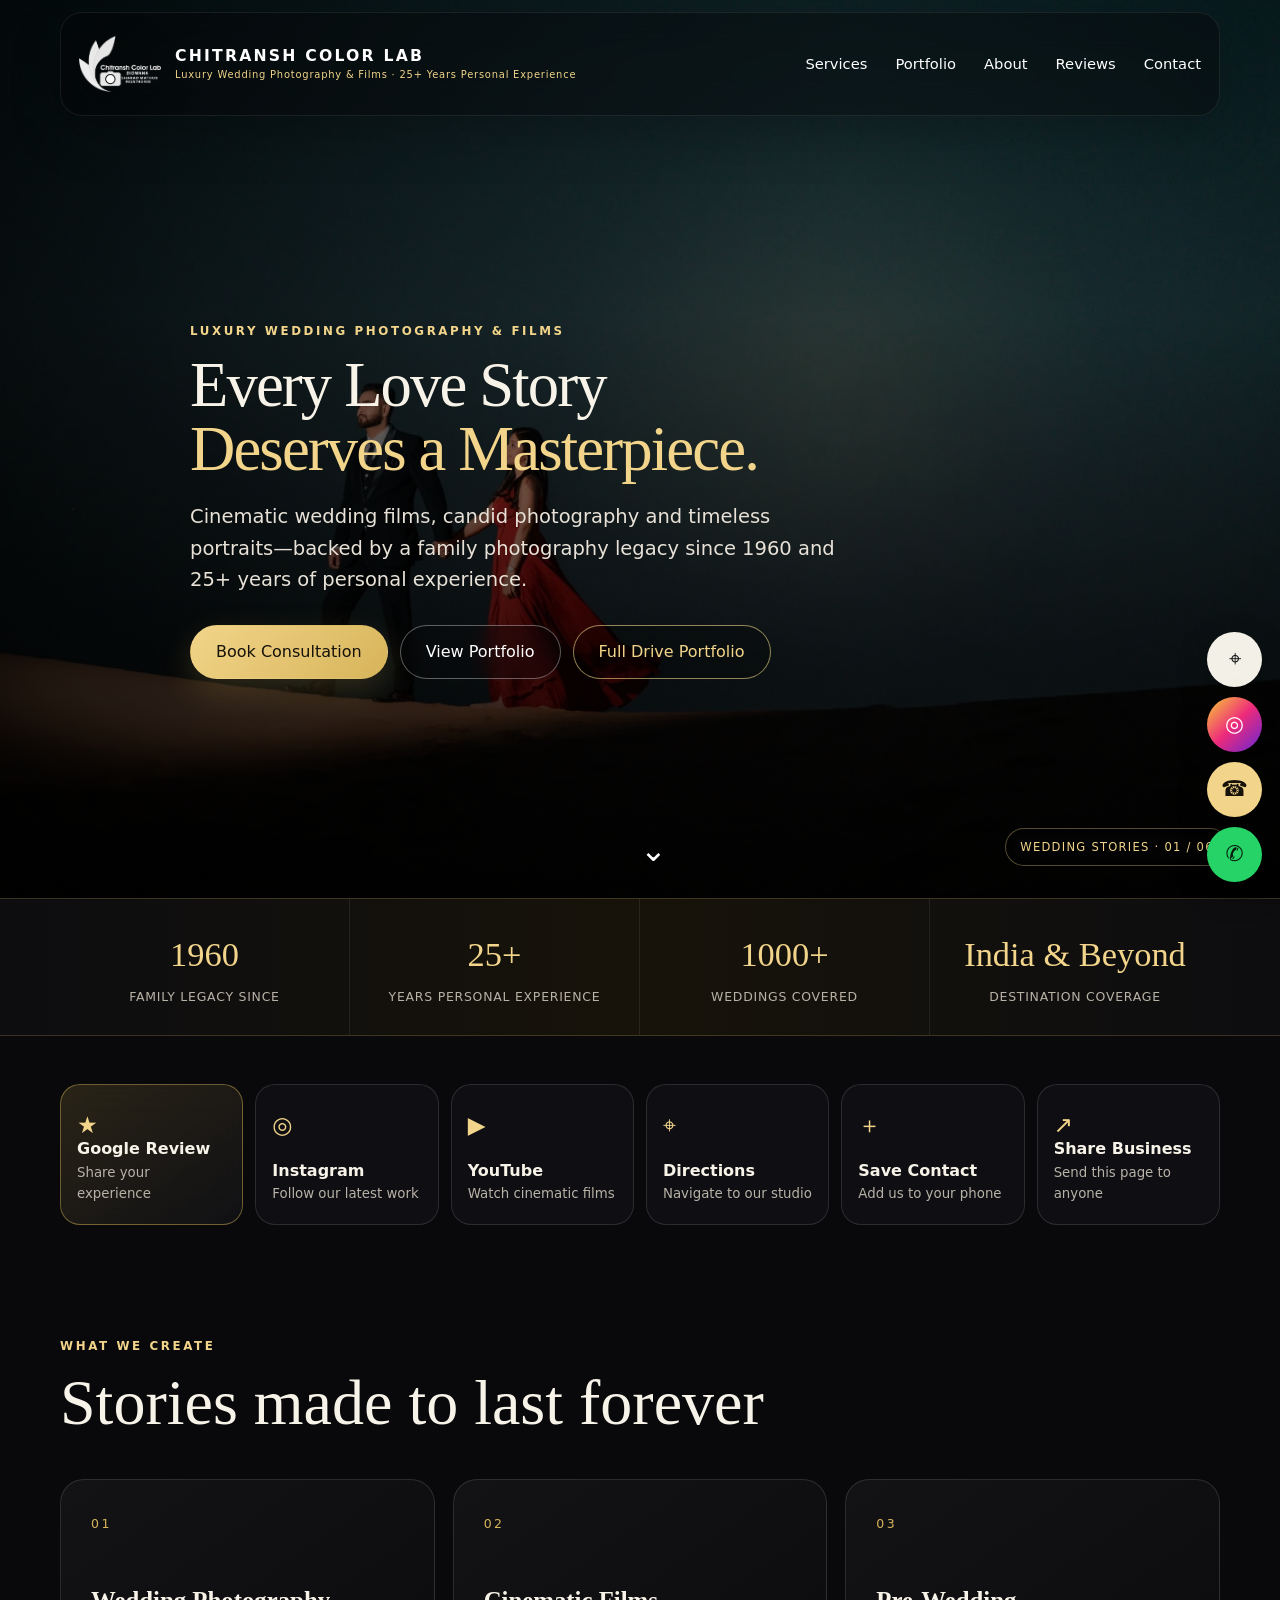
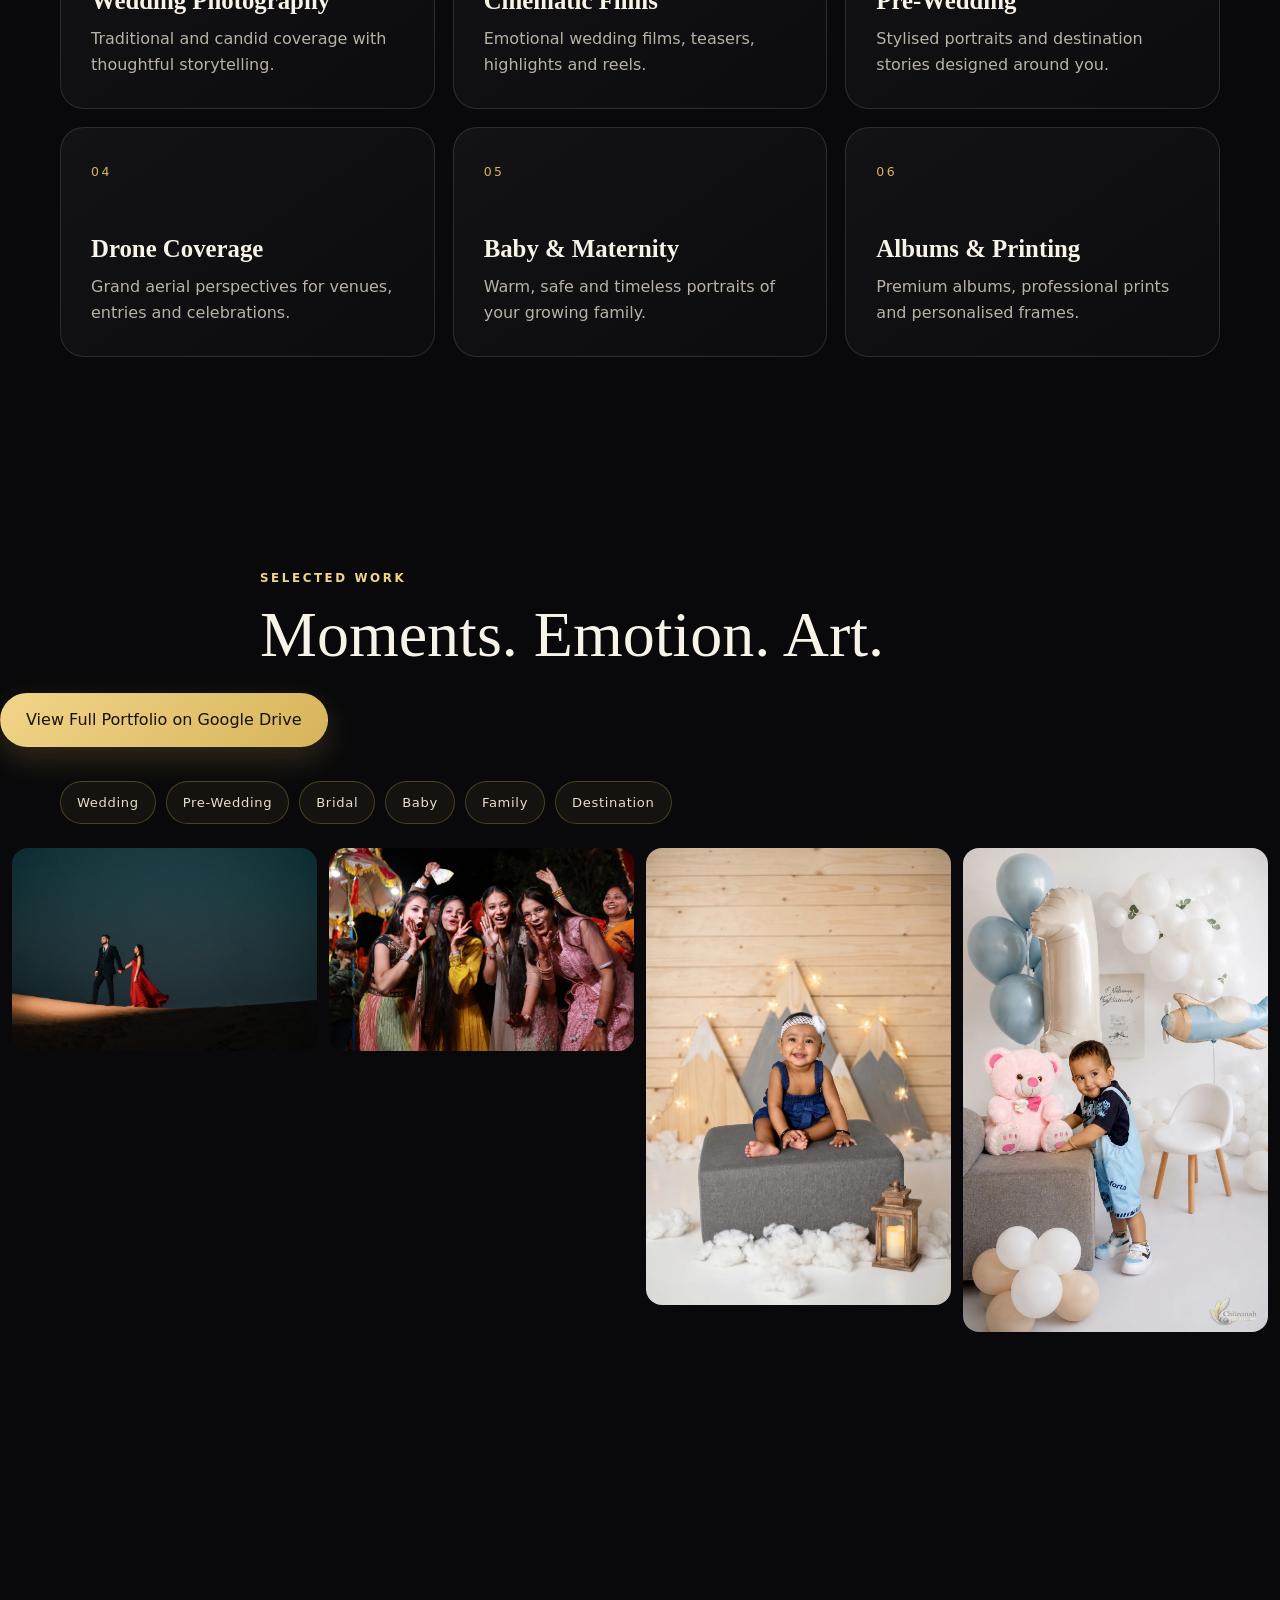
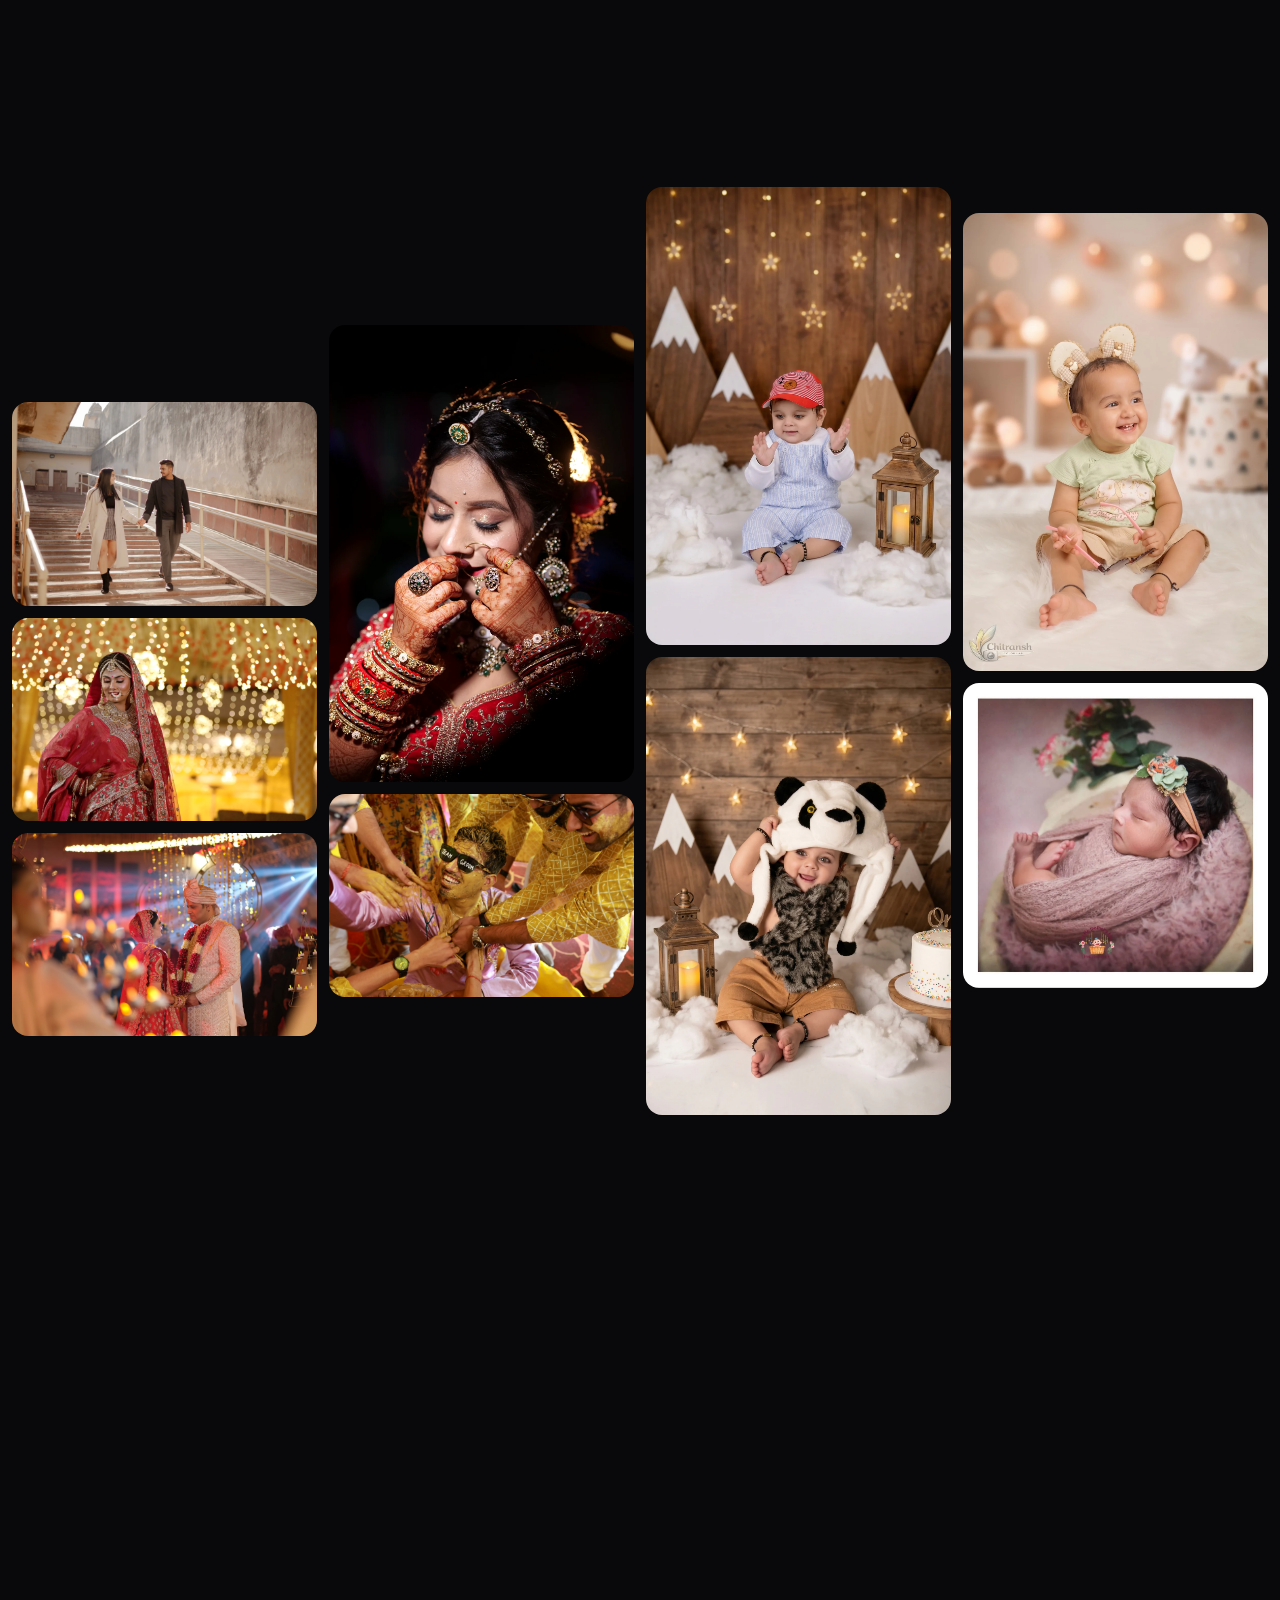
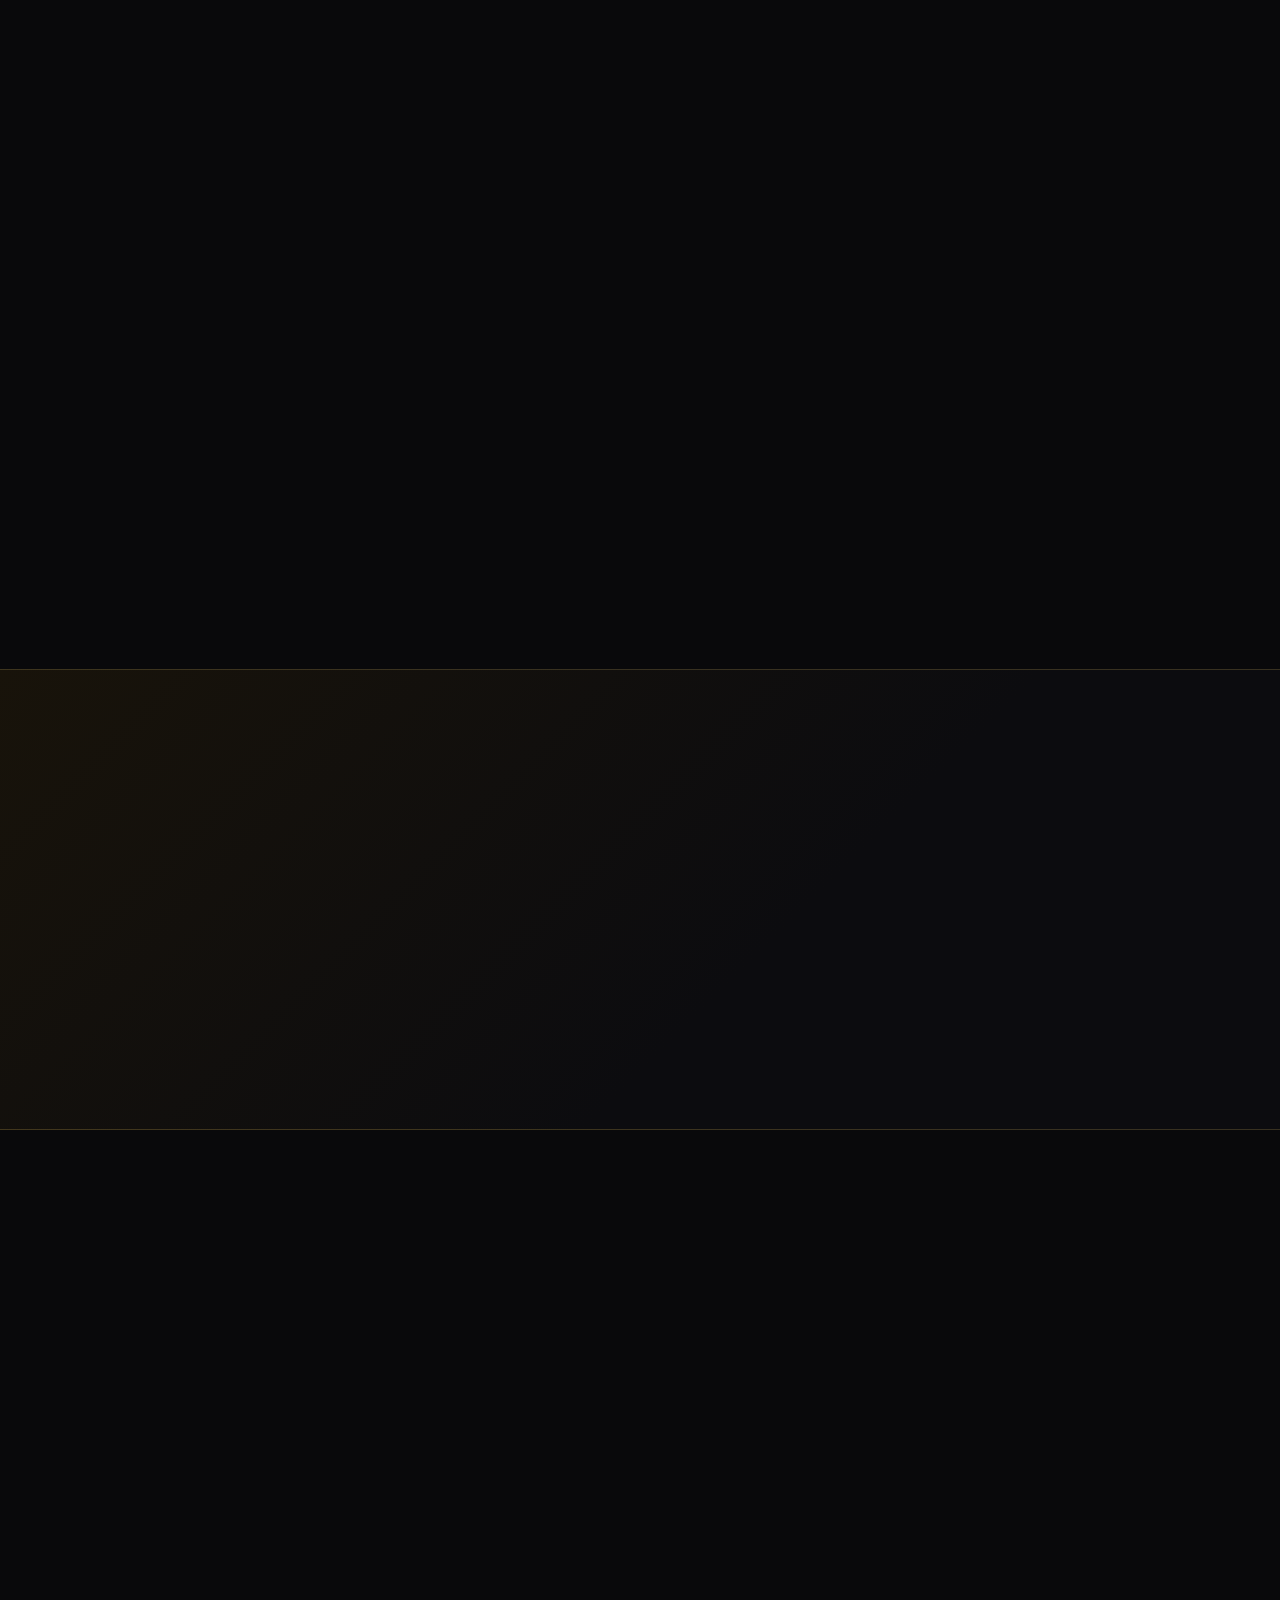
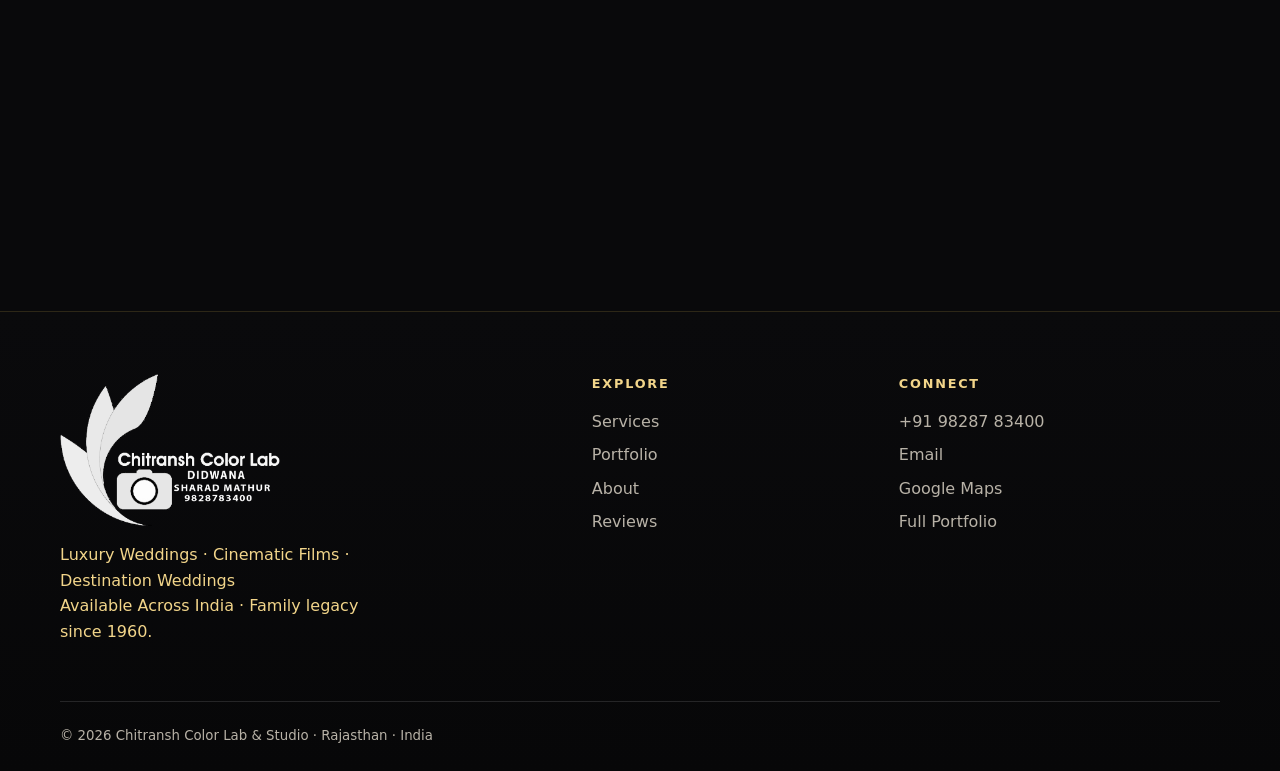
==== didwana-wedding-photographer.html @ f21e6bb7 "Add Didwana Wedding Photographer Landing Page" ====
<!doctype html>
<html lang="en-IN">
<head>
  <meta charset="utf-8">

  <!-- Google Analytics -->
  <script async src="https://www.googletagmanager.com/gtag/js?id=G-251PNEQGBX"></script>
  <script>
    window.dataLayer = window.dataLayer || [];

    function gtag() {
      dataLayer.push(arguments);
    }

    gtag('js', new Date());
    gtag('config', 'G-251PNEQGBX');
  </script>

  <link rel="canonical" href="https://chitranshcolorlab.com/">
<!-- Open Graph / WhatsApp Preview -->
<meta property="og:type" content="website">
<meta property="og:site_name" content="Chitransh Color Lab">
<meta property="og:title" content="Chitransh Color Lab | Wedding Photographer in Didwana">
<meta property="og:description" content="Professional wedding photography, candid photography, cinematic wedding films, pre-wedding shoots and drone coverage in Didwana, Rajasthan.">
<meta property="og:url" content="https://chitranshcolorlab.com/">
<meta property="og:image" content="https://chitranshcolorlab.com/assets/images/branding/hero.webp">
<meta property="og:image:secure_url" content="https://chitranshcolorlab.com/assets/images/branding/hero.webp">
<meta property="og:image:type" content="image/webp">
<meta property="og:image:alt" content="Chitransh Color Lab Wedding Photography in Didwana">
<meta property="og:locale" content="en_IN">

<!-- Twitter / Social Preview -->
<meta name="twitter:card" content="summary_large_image">
<meta name="twitter:title" content="Chitransh Color Lab | Wedding Photographer in Didwana">
<meta name="twitter:description" content="Professional wedding photography, candid photography, cinematic wedding films, pre-wedding shoots and drone coverage in Didwana, Rajasthan.">
<meta name="twitter:image" content="https://chitranshcolorlab.com/assets/images/branding/hero.webp">
  <!-- Meta Pixel Code -->
<script>
!function(f,b,e,v,n,t,s)
{if(f.fbq)return;n=f.fbq=function(){n.callMethod?
n.callMethod.apply(n,arguments):n.queue.push(arguments)};
if(!f._fbq)f._fbq=n;n.push=n;n.loaded=!0;n.version='2.0';
n.queue=[];t=b.createElement(e);t.async=!0;
t.src=v;s=b.getElementsByTagName(e)[0];
s.parentNode.insertBefore(t,s)}(window, document,'script',
'https://connect.facebook.net/en_US/fbevents.js');
fbq('init', '1079691817955157');
fbq('track', 'PageView');
</script>
<noscript><img height="1" width="1" style="display:none"
src="https://www.facebook.com/tr?id=1079691817955157&ev=PageView&noscript=1"
/></noscript>
<!-- End Meta Pixel Code -->

  <meta name="viewport" content="width=device-width, initial-scale=1, viewport-fit=cover">
  <meta name="theme-color" content="#0b0b0d">
  <meta name="color-scheme" content="dark">

  <title>Luxury Wedding Photographer in Rajasthan | Chitransh Color Lab</title>
  <meta name="description" content="Chitransh Color Lab & Studio is a luxury wedding photography and cinematography brand based in Rajasthan, serving weddings across India with candid photography, cinematic films, pre-wedding, bridal, drone and destination wedding coverage.">
  <meta name="robots" content="index, follow, max-image-preview:large, max-snippet:-1, max-video-preview:-1">
  <meta name="author" content="Chitransh Color Lab">
  <link rel="canonical" href="https://chitranshcolorlab.com/">

  <meta property="og:locale" content="en_IN">
  <meta property="og:type" content="website">
  <meta property="og:site_name" content="Chitransh Color Lab">
  <meta property="og:title" content="Luxury Wedding Photographer in Rajasthan | Chitransh Color Lab">
  <meta property="og:description" content="Luxury wedding photography, candid moments, cinematic films, bridal, pre-wedding, drone and destination wedding coverage across India.">
  <meta property="og:url" content="https://chitranshcolorlab.com/">
  <meta property="og:image" content="https://chitranshcolorlab.com/assets/images/branding/hero.webp">
  <meta property="og:image:alt" content="Luxury wedding photography by Chitransh Color Lab & Studio, Rajasthan">

  <meta name="twitter:card" content="summary_large_image">
  <meta name="twitter:title" content="Luxury Wedding Photographer in Rajasthan | Chitransh Color Lab">
  <meta name="twitter:description" content="Luxury candid wedding photography, cinematic films, bridal, pre-wedding, drone and destination wedding coverage across India.">
  <meta name="twitter:image" content="https://chitranshcolorlab.com/assets/images/branding/hero.webp">
  <meta name="twitter:image:alt" content="Luxury wedding photography by Chitransh Color Lab & Studio, Rajasthan">

  <link rel="manifest" href="manifest.json">
  <link rel="icon" href="assets/icons/icon-192.png" sizes="192x192" type="image/png">
  <link rel="apple-touch-icon" href="assets/icons/icon-192.png">
  <link rel="preload" href="assets/images/branding/hero.webp" as="image" fetchpriority="high">
  <link rel="stylesheet" href="assets/css/style.css?v=20260730-premium-final">

  <script type="application/ld+json">
  {
    "@context": "https://schema.org",
    "@graph": [
      {
        "@type": "LocalBusiness",
        "@id": "https://chitranshcolorlab.com/#business",
        "name": "Chitransh Color Lab & Studio",
        "url": "https://chitranshcolorlab.com/",
        "logo": "https://chitranshcolorlab.com/assets/images/branding/logo.png",
        "image": "https://chitranshcolorlab.com/assets/images/branding/hero.webp",
        "description": "Luxury wedding photography and cinematography brand based in Rajasthan and serving across India, with a studio in Didwana offering candid photography, cinematic films, bridal, pre-wedding, drone, maternity, baby and destination wedding coverage.",
        "telephone": "+91-98287-83400","priceRange": "₹₹",
        "email": "sharadmn29@gmail.com",
        "founder": {
          "@type": "Person",
          "name": "Sharad Mathur"
        },
        "address": {
          "@type": "PostalAddress",
          "streetAddress": "1st Floor Shop Number 1, Near SBI Bank, Mahaveer Market",
          "addressLocality": "Didwana",
          "addressRegion": "Rajasthan",
          "postalCode": "341303",
          "addressCountry": "IN"
        },
        "areaServed": [
          {"@type": "City", "name": "Didwana"},
          {"@type": "State", "name": "Rajasthan"},
          {"@type": "Country", "name": "India"}
        ],
        "sameAs": [
  "https://www.facebook.com/ccldidwana/",
  "https://www.instagram.com/chitransh_photography1/",
  "https://share.google/x112BPSp4A7NCsDZa"
],
        "hasOfferCatalog": {
          "@type": "OfferCatalog",
          "name": "Photography and Film Services",
          "itemListElement": [
            {"@type": "Offer", "itemOffered": {"@type": "Service", "name": "Wedding Photography"}},
            {"@type": "Offer", "itemOffered": {"@type": "Service", "name": "Cinematic Wedding Films"}},
            {"@type": "Offer", "itemOffered": {"@type": "Service", "name": "Pre-Wedding Photography"}},
            {"@type": "Offer", "itemOffered": {"@type": "Service", "name": "Bridal Photography"}},
            {"@type": "Offer", "itemOffered": {"@type": "Service", "name": "Drone Coverage"}},
            {"@type": "Offer", "itemOffered": {"@type": "Service", "name": "Baby and Maternity Photography"}},
            {"@type": "Offer", "itemOffered": {"@type": "Service", "name": "Albums and Professional Printing"}}
          ]
        }
      },
      {
        "@type": "WebSite",
        "@id": "https://chitranshcolorlab.com/#website",
        "url": "https://chitranshcolorlab.com/",
        "name": "Chitransh Color Lab & Studio",
        "inLanguage": "en-IN",
        "publisher": {"@id": "https://chitranshcolorlab.com/#business"}
      },
      {
        "@type": "WebPage",
        "@id": "https://chitranshcolorlab.com/#webpage",
        "url": "https://chitranshcolorlab.com/",
        "name": "Luxury Wedding Photographer in Rajasthan | Chitransh Color Lab",
        "description": "Luxury wedding photography, cinematic films and destination wedding coverage from Rajasthan across India.",
        "isPartOf": {"@id": "https://chitranshcolorlab.com/#website"},
        "about": {"@id": "https://chitranshcolorlab.com/#business"},
        "inLanguage": "en-IN"
      }
    ]
  }
  </script>
</head>
<body>
  <div class="loader" id="loader" aria-hidden="true">
    <img src="assets/images/branding/logo.png" alt="Chitransh Color Lab" fetchpriority="high">
    <span></span>
  </div>

  <header class="hero" id="home">
    <video class="hero-video" id="heroVideo" autoplay muted playsinline poster="assets/images/branding/hero.webp" preload="metadata">
      <source id="heroVideoSource" src="assets/videos/wedding/wedding-01.mp4" type="video/mp4">
    </video>
    <div class="hero-reel-label" id="heroReelLabel">Wedding Stories · 01 / 06</div>
    <div class="hero-overlay"></div>
    <nav class="nav shell">
      <a class="brand" href="#home" aria-label="Chitransh Color Lab home">
        <img src="assets/images/branding/logo.png" alt="Chitransh Color Lab logo">
        <span class="brand-copy">
          <strong>CHITRANSH COLOR LAB</strong>
          <small>Luxury Wedding Photography & Films · 25+ Years Personal Experience</small>
        </span>
      </a>
      <button class="menu-toggle" id="menuToggle" aria-label="Open menu" aria-expanded="false">☰</button>
      <div class="nav-links" id="navLinks">
        <a href="#services">Services</a>
        <a href="#portfolio">Portfolio</a>
        <a href="#about">About</a>
        <a href="#reviews">Reviews</a>
        <a href="#contact">Contact</a>
      </div>
    </nav>

    <div class="hero-content shell">
      <p class="eyebrow">Luxury Wedding Photography & Films</p>
      <h1>Every Love Story<br><span>Deserves a Masterpiece.</span></h1>
      <p class="hero-copy">Cinematic wedding films, candid photography and timeless portraits—backed by a family photography legacy since 1960 and 25+ years of personal experience.</p>
      <div class="hero-actions">
        <button class="btn btn-gold" type="button" data-enquiry-open>Book Consultation</button>
        <a class="btn btn-ghost" href="#portfolio">View Portfolio</a>
        <a class="btn btn-outline-gold" href="https://drive.google.com/drive/folders/1NJlgUZZxlX_rQMlW0SKt1q_JaykW8_qI?usp=sharing" target="_blank" rel="noopener">Full Drive Portfolio</a>
      </div>
    </div>
    <a class="scroll-cue" href="#quick" aria-label="Scroll to quick actions">⌄</a>
  </header>

  <section class="trust-bar" aria-label="Chitransh Color Lab achievements">
    <div class="shell trust-grid">
      <div class="trust-item reveal"><strong>1960</strong><span>Family Legacy Since</span></div>
      <div class="trust-item reveal"><strong>25+</strong><span>Years Personal Experience</span></div>
      <div class="trust-item reveal"><strong>1000+</strong><span>Weddings Covered</span></div>
      <div class="trust-item reveal"><strong>India & Beyond</strong><span>Destination Coverage</span></div>
    </div>
  </section>

  <main>
    <section class="quick shell" id="quick" aria-label="Quick actions">
      <a class="quick-card review" href="https://g.page/r/Ce-Os3DmtVU7EBM/review" target="_blank" rel="noopener">
        <span>★</span><strong>Google Review</strong><small>Share your experience</small>
      </a>
      <a class="quick-card" href="https://www.instagram.com/chitransh_photography1?igsh=MW8yYTFiMHk2MnBtdg==" target="_blank" rel="noopener">
        <span>◎</span><strong>Instagram</strong><small>Follow our latest work</small>
      </a>
      <a class="quick-card" href="https://www.youtube.com/@MrSharadmathur" target="_blank" rel="noopener">
        <span>▶</span><strong>YouTube</strong><small>Watch cinematic films</small>
      </a>
      <a class="quick-card" href="https://maps.app.goo.gl/LsheYX7BAQJezTyw6" target="_blank" rel="noopener">
        <span>⌖</span><strong>Directions</strong><small>Navigate to our studio</small>
      </a>
      <a class="quick-card" href="contact.vcf" download>
        <span>＋</span><strong>Save Contact</strong><small>Add us to your phone</small>
      </a>
      <button class="quick-card" id="shareButton" type="button">
        <span>↗</span><strong>Share Business</strong><small>Send this page to anyone</small>
      </button>
    </section>

    <section class="section shell" id="services">
      <div class="section-head reveal">
        <p class="eyebrow">What we create</p>
        <h2>Stories made to last forever</h2>
      </div>
      <div class="services-grid">
        <article class="service-card reveal"><span>01</span><h3>Wedding Photography</h3><p>Traditional and candid coverage with thoughtful storytelling.</p></article>
        <article class="service-card reveal"><span>02</span><h3>Cinematic Films</h3><p>Emotional wedding films, teasers, highlights and reels.</p></article>
        <article class="service-card reveal"><span>03</span><h3>Pre-Wedding</h3><p>Stylised portraits and destination stories designed around you.</p></article>
        <article class="service-card reveal"><span>04</span><h3>Drone Coverage</h3><p>Grand aerial perspectives for venues, entries and celebrations.</p></article>
        <article class="service-card reveal"><span>05</span><h3>Baby & Maternity</h3><p>Warm, safe and timeless portraits of your growing family.</p></article>
        <article class="service-card reveal"><span>06</span><h3>Albums & Printing</h3><p>Premium albums, professional prints and personalised frames.</p></article>
      </div>
    </section>

    <section class="section portfolio-section" id="portfolio">
      <div class="shell section-head reveal">
        <p class="eyebrow">Selected work</p>
        <h2>Moments. Emotion. Art.</h2>
      </div>

      <div class="portfolio-cta reveal">
        <a class="btn btn-gold" href="https://drive.google.com/drive/folders/1NJlgUZZxlX_rQMlW0SKt1q_JaykW8_qI?usp=sharing" target="_blank" rel="noopener">View Full Portfolio on Google Drive</a>
      </div>
      
      <div class="portfolio-categories shell reveal" aria-label="Portfolio categories">
        <span>Wedding</span>
        <span>Pre-Wedding</span>
        <span>Bridal</span>
        <span>Baby</span>
        <span>Family</span>
        <span>Destination</span>
      </div>

      <div class="gallery">
        <button class="gallery-item reveal" type="button" data-src="assets/images/portfolio/photo-01.webp" aria-label="Open portfolio image"><img src="assets/images/portfolio/photo-01.webp" alt="Chitransh Color Lab photography portfolio" loading="lazy"></button>
        <button class="gallery-item reveal" type="button" data-src="assets/images/portfolio/photo-02.webp" aria-label="Open portfolio image"><img src="assets/images/portfolio/photo-02.webp" alt="Chitransh Color Lab photography portfolio" loading="lazy"></button>
        <button class="gallery-item reveal" type="button" data-src="assets/images/portfolio/photo-03.webp" aria-label="Open portfolio image"><img src="assets/images/portfolio/photo-03.webp" alt="Chitransh Color Lab photography portfolio" loading="lazy"></button>
        <button class="gallery-item reveal" type="button" data-src="assets/images/portfolio/photo-04.webp" aria-label="Open portfolio image"><img src="assets/images/portfolio/photo-04.webp" alt="Chitransh Color Lab photography portfolio" loading="lazy"></button>
        <button class="gallery-item reveal bridal-feature" type="button" data-src="assets/images/portfolio/bridal-photography-rajasthan-01.webp" aria-label="Open bridal photography portrait"><img src="assets/images/portfolio/bridal-photography-rajasthan-01.webp" alt="Bridal portrait photography by Chitransh Color Lab & Studio Rajasthan" loading="lazy"></button>
        <button class="gallery-item reveal" type="button" data-src="assets/images/portfolio/photo-05.webp" aria-label="Open portfolio image"><img src="assets/images/portfolio/photo-05.webp" alt="Chitransh Color Lab photography portfolio" loading="lazy"></button>
        <button class="gallery-item reveal" type="button" data-src="assets/images/portfolio/photo-06.webp" aria-label="Open portfolio image"><img src="assets/images/portfolio/photo-06.webp" alt="Chitransh Color Lab photography portfolio" loading="lazy"></button>
        <button class="gallery-item reveal" type="button" data-src="assets/images/portfolio/photo-07.webp" aria-label="Open portfolio image"><img src="assets/images/portfolio/photo-07.webp" alt="Chitransh Color Lab photography portfolio" loading="lazy"></button>
        <button class="gallery-item reveal" type="button" data-src="assets/images/portfolio/photo-08.webp" aria-label="Open portfolio image"><img src="assets/images/portfolio/photo-08.webp" alt="Chitransh Color Lab photography portfolio" loading="lazy"></button>
        <button class="gallery-item reveal" type="button" data-src="assets/images/portfolio/photo-09.webp" aria-label="Open portfolio image"><img src="assets/images/portfolio/photo-09.webp" alt="Chitransh Color Lab photography portfolio" loading="lazy"></button>
        <button class="gallery-item reveal" type="button" data-src="assets/images/portfolio/photo-10.webp" aria-label="Open portfolio image"><img src="assets/images/portfolio/photo-10.webp" alt="Chitransh Color Lab photography portfolio" loading="lazy"></button>
        <button class="gallery-item reveal bridal-feature" type="button" data-src="assets/images/portfolio/bridal-photography-rajasthan-02.webp" aria-label="Open bridal jewellery portrait"><img src="assets/images/portfolio/bridal-photography-rajasthan-02.webp" alt="Indian bridal jewellery portrait by Chitransh Color Lab & Studio Rajasthan" loading="lazy"></button>
        <button class="gallery-item reveal" type="button" data-src="assets/images/portfolio/photo-11.webp" aria-label="Open portfolio image"><img src="assets/images/portfolio/photo-11.webp" alt="Chitransh Color Lab photography portfolio" loading="lazy"></button>
        <button class="gallery-item reveal" type="button" data-src="assets/images/portfolio/photo-12.webp" aria-label="Open portfolio image"><img src="assets/images/portfolio/photo-12.webp" alt="Chitransh Color Lab photography portfolio" loading="lazy"></button>
        <button class="gallery-item reveal" type="button" data-src="assets/images/portfolio/photo-13.webp" aria-label="Open portfolio image"><img src="assets/images/portfolio/photo-13.webp" alt="Chitransh Color Lab photography portfolio" loading="lazy"></button>
        <button class="gallery-item reveal" type="button" data-src="assets/images/portfolio/photo-14.webp" aria-label="Open portfolio image"><img src="assets/images/portfolio/photo-14.webp" alt="Chitransh Color Lab photography portfolio" loading="lazy"></button>
        <button class="gallery-item reveal" type="button" data-src="assets/images/portfolio/photo-15.webp" aria-label="Open portfolio image"><img src="assets/images/portfolio/photo-15.webp" alt="Chitransh Color Lab photography portfolio" loading="lazy"></button>
        <button class="gallery-item reveal" type="button" data-src="assets/images/portfolio/photo-16.webp" aria-label="Open portfolio image"><img src="assets/images/portfolio/photo-16.webp" alt="Chitransh Color Lab photography portfolio" loading="lazy"></button>
        <button class="gallery-item reveal bridal-feature" type="button" data-src="assets/images/portfolio/bridal-photography-rajasthan-03.webp" aria-label="Open luxury bridal portrait"><img src="assets/images/portfolio/bridal-photography-rajasthan-03.webp" alt="Luxury bridal wedding portrait by Chitransh Color Lab & Studio Rajasthan" loading="lazy"></button>
        <button class="gallery-item reveal" type="button" data-src="assets/images/portfolio/photo-17.webp" aria-label="Open portfolio image"><img src="assets/images/portfolio/photo-17.webp" alt="Chitransh Color Lab photography portfolio" loading="lazy"></button>
        <button class="gallery-item reveal" type="button" data-src="assets/images/portfolio/photo-18.webp" aria-label="Open portfolio image"><img src="assets/images/portfolio/photo-18.webp" alt="Chitransh Color Lab photography portfolio" loading="lazy"></button>
      </div>
    </section>

    <section class="section shell about founder-section" id="about">
      <div class="about-image founder-image reveal">
        <img src="assets/images/founder/sharad-mathur.png" alt="Sharad Mathur, Founder of Chitransh Color Lab">
        <div class="founder-signature"><strong>Sharad Mathur</strong><span>Founder & Lead Wedding Photographer</span></div>
      </div>
      <div class="about-copy reveal">
        <p class="eyebrow">Meet the Founder · A legacy since 1960</p>
        <h2>Three generations of photography. One timeless promise.</h2>
        <p>Chitransh Color Lab began as a family photography business in 1960. Today, <strong>Sharad Mathur</strong> carries that legacy forward with more than <strong>25 years of personal experience</strong> and <strong>1000+ weddings</strong> beautifully documented.</p>
        <blockquote class="founder-quote">“We do not simply photograph a wedding—we preserve the emotions a family will relive for generations.”</blockquote>
        <div class="legacy-stats">
          <div><strong>1960</strong><span>Family Legacy</span></div>
          <div><strong>25+</strong><span>Years Experience</span></div>
          <div><strong>1000+</strong><span>Weddings</span></div>
          <div><strong>India & Beyond</strong><span>Destination Coverage</span></div>
        </div>
        <div class="about-points">
          <span>Professional wedding team</span>
          <span>Candid & cinematic storytelling</span>
          <span>Drone and destination coverage</span>
          <span>Premium albums and printing</span>
        </div>
        <div class="about-actions">
          <a class="btn btn-gold" href="https://wa.me/919828783400?text=Hello%20Chitransh%20Color%20Lab%2C%20I%20want%20to%20know%20about%20your%20wedding%20packages." target="_blank" rel="noopener">Discuss Your Wedding</a>
          <a class="text-link" href="mailto:sharadmn29@gmail.com">sharadmn29@gmail.com →</a>
        </div>
      </div>
    </section>

    <section class="review-band" id="reviews">
      <div class="shell review-inner reveal">
        <div>
          <p class="stars">★★★★★</p>
          <h2>Your trust is our greatest frame.</h2>
          <p>Had a great experience with Chitransh Color Lab? Your review helps more families discover our work.</p>
        </div>
        <a class="btn btn-gold" href="https://g.page/r/Ce-Os3DmtVU7EBM/review" target="_blank" rel="noopener">Write a Google Review</a>
      </div>
    </section>

    <section class="section shell contact" id="contact">
      <div class="contact-card reveal">
        <p class="eyebrow">Let’s create together</p>
        <h2>Book your next story</h2>
        <p class="premium-location"><strong>Based in Rajasthan</strong> <span>•</span> Available Across India</p>\n        <p class="local-address">Studio: Mahaveer Market, Near SBI Bank, Didwana – 341303, Rajasthan</p>
        <div class="contact-links">
          <a href="tel:+919828783400">Call: +91 98287 83400</a>
          <a href="https://wa.me/919828783400?text=Hello%20Chitransh%20Color%20Lab%2C%20I%20want%20to%20know%20about%20your%20photography%20packages." target="_blank" rel="noopener">WhatsApp Booking</a>
          <a href="mailto:sharadmn29@gmail.com">Email Us</a>
          <a href="https://maps.app.goo.gl/LsheYX7BAQJezTyw6" target="_blank" rel="noopener">Open Google Maps</a>
        </div>
        <button class="btn btn-gold availability-btn" type="button" data-enquiry-open>Check Availability</button>
        <button class="btn btn-ghost install-btn" id="installButton" hidden>Install Chitransh App</button>
      </div>
    </section>
  </main>

  <footer>
    <div class="shell footer-grid">
      <div class="footer-brand">
        <img src="assets/images/branding/logo.png" alt="Chitransh Color Lab">
        <p>Luxury Weddings · Cinematic Films · Destination Weddings<br>Available Across India · Family legacy since 1960.</p>
      </div>
      <div>
        <h4>Explore</h4>
        <a href="#services">Services</a>
        <a href="#portfolio">Portfolio</a>
        <a href="#about">About</a>
        <a href="#reviews">Reviews</a>
      </div>
      <div>
        <h4>Connect</h4>
        <a href="tel:+919828783400">+91 98287 83400</a>
        <a href="mailto:sharadmn29@gmail.com">Email</a>
        <a href="https://maps.app.goo.gl/LsheYX7BAQJezTyw6" target="_blank" rel="noopener">Google Maps</a>
        <a href="https://drive.google.com/drive/folders/1NJlgUZZxlX_rQMlW0SKt1q_JaykW8_qI?usp=sharing" target="_blank" rel="noopener">Full Portfolio</a>
      </div>
    </div>
    <div class="shell footer-bottom">
      <small>© <span id="year"></span> Chitransh Color Lab & Studio · Rajasthan · India</small>
    </div>
  </footer>

  <div class="floating">
    <a class="float-map" href="https://maps.app.goo.gl/LsheYX7BAQJezTyw6" target="_blank" rel="noopener" aria-label="Open Chitransh Color Lab location">⌖</a>
    <a class="float-insta" href="https://www.instagram.com/chitransh_photography1?igsh=MW8yYTFiMHk2MnBtdg==" target="_blank" rel="noopener" aria-label="Open Instagram">◎</a>
    <a class="float-call" href="tel:+919828783400" aria-label="Call Chitransh Color Lab">☎</a>
    <a class="float-wa" href="https://wa.me/919828783400?text=Hello%20Chitransh%20Color%20Lab%2C%20I%20want%20to%20book%20a%20photoshoot." target="_blank" rel="noopener" aria-label="WhatsApp Chitransh Color Lab">✆</a>
  </div>

  <div class="lightbox" id="lightbox" role="dialog" aria-modal="true" aria-label="Portfolio image viewer">
    <button id="lightboxClose" aria-label="Close image">×</button>
    <img id="lightboxImage" alt="Chitransh Color Lab portfolio enlarged">
  </div>

  <div class="toast" id="toast">Link copied</div>
  <script defer src="assets/js/script.js?v=20260725-ga4"></script>

  <div class="enquiry-overlay" id="enquiryOverlay" role="dialog" aria-modal="true" aria-labelledby="enquiryHeading" aria-hidden="true">
    <div class="enquiry-panel" role="document">
      <button class="enquiry-close" id="enquiryClose" type="button" aria-label="Close booking enquiry">&times;</button>
      <div class="enquiry-header">
        <p class="eyebrow">Plan your celebration</p>
        <h2 id="enquiryHeading">Check your date</h2>
        <p>Share a few details and we’ll continue your enquiry personally on WhatsApp.</p>
      </div>
      <form class="enquiry-form" id="enquiryForm">
        <div class="enquiry-grid">
          <label class="enquiry-field">Full Name <span aria-hidden="true">*</span>
            <input type="text" name="fullName" autocomplete="name" required>
          </label>
          <label class="enquiry-field">Mobile Number <span aria-hidden="true">*</span>
            <input type="tel" name="mobile" autocomplete="tel" inputmode="tel" required>
          </label>
          <label class="enquiry-field">Event Date
            <input type="date" name="eventDate">
          </label>
          <label class="enquiry-field">Event Type
            <select name="eventType">
              <option value="">Select event type</option>
              <option>Wedding</option><option>Pre-Wedding</option><option>Engagement</option>
              <option>Maternity</option><option>Baby Shoot</option><option>Corporate</option><option>Other</option>
            </select>
          </label>
          <label class="enquiry-field enquiry-wide">Venue / City
            <input type="text" name="venue" autocomplete="address-level2">
          </label>
        </div>

        <fieldset class="enquiry-services">
          <legend>Required Services</legend>
          <div class="enquiry-options">
            <label><input type="checkbox" name="services" value="Traditional Photography"><span>Traditional Photography</span></label>
            <label><input type="checkbox" name="services" value="Candid Photography"><span>Candid Photography</span></label>
            <label><input type="checkbox" name="services" value="Videography"><span>Videography</span></label>
            <label><input type="checkbox" name="services" value="Cinematic Film"><span>Cinematic Film</span></label>
            <label><input type="checkbox" name="services" value="Drone Coverage"><span>Drone Coverage</span></label>
            <label><input type="checkbox" name="services" value="Same-Day Edit"><span>Same-Day Edit</span></label>
            <label><input type="checkbox" name="services" value="Premium Album"><span>Premium Album</span></label>
          </div>
        </fieldset>

        <label class="enquiry-field">Estimated Budget
          <select name="budget">
            <option value="">Select estimated budget</option>
            <option>Under ₹50,000</option><option>₹50,000–₹1,00,000</option>
            <option>₹1,00,000–₹2,00,000</option><option>Above ₹2,00,000</option><option>Need Consultation</option>
          </select>
        </label>
        <label class="enquiry-field">Additional Message
          <textarea name="message" rows="4"></textarea>
        </label>
        <button class="btn btn-gold enquiry-submit" type="submit">Send Enquiry on WhatsApp</button>
      </form>
    </div>
  </div>

  <!-- Chitransh Meta Lead Tracking -->
  <script>
  document.addEventListener('DOMContentLoaded', function () {
    function trackMetaLead(source) {
      if (typeof fbq === 'function') {
        fbq('track', 'Lead', {
          content_name: source,
          content_category: 'WhatsApp Enquiry'
        });
      }
    }

    document.querySelectorAll('a[href*="wa.me/"], a[href*="whatsapp.com/"]').forEach(function (link) {
      link.addEventListener('click', function () {
        trackMetaLead('WhatsApp Click');
      });
    });

    var enquiryForm = document.getElementById('enquiryForm');
    if (enquiryForm) {
      enquiryForm.addEventListener('submit', function () {
        trackMetaLead('Website Enquiry Form');
      });
    }
  });
  </script>
<!-- FAQ Schema -->
<script type="application/ld+json">
{
  "@context": "https://schema.org",
  "@type": "FAQPage",
  "@id": "https://chitranshcolorlab.com/#faq",
  "mainEntity": [
    {
      "@type": "Question",
      "name": "Where is Chitransh Color Lab located?",
      "acceptedAnswer": {
        "@type": "Answer",
        "text": "Chitransh Color Lab is located at 1st Floor, Shop Number 1, Near SBI Bank, Mahaveer Market, Didwana, Rajasthan 341303."
      }
    },
    {
      "@type": "Question",
      "name": "Which wedding photography services are available?",
      "acceptedAnswer": {
        "@type": "Answer",
        "text": "Services include traditional wedding photography, candid photography, wedding videography, cinematic wedding films, drone coverage, pre-wedding shoots, bridal photography, reels and wedding albums."
      }
    },
    {
      "@type": "Question",
      "name": "Do you provide candid photography and cinematic wedding films?",
      "acceptedAnswer": {
        "@type": "Answer",
        "text": "Yes. Chitransh Color Lab provides candid photography and professional cinematic wedding films for weddings and related events."
      }
    },
    {
      "@type": "Question",
      "name": "Do you provide drone photography and videography?",
      "acceptedAnswer": {
        "@type": "Answer",
        "text": "Yes. Drone photography and videography are available, subject to venue permissions, local rules and suitable weather conditions."
      }
    },
    {
      "@type": "Question",
      "name": "Do you provide pre-wedding photography?",
      "acceptedAnswer": {
        "@type": "Answer",
        "text": "Yes. Pre-wedding photography and cinematic pre-wedding films are available at selected locations in Rajasthan and other destinations."
      }
    },
    {
      "@type": "Question",
      "name": "Do you cover destination weddings?",
      "acceptedAnswer": {
        "@type": "Answer",
        "text": "Yes. Chitransh Color Lab covers destination weddings in Rajasthan, across India and selected international destinations."
      }
    },
    {
      "@type": "Question",
      "name": "How can I book Chitransh Color Lab?",
      "acceptedAnswer": {
        "@type": "Answer",
        "text": "You can book by calling or sending a WhatsApp enquiry on +91 98287 83400. The booking is confirmed after package discussion, event-date availability and advance payment."
      }
    },
    {
      "@type": "Question",
      "name": "Do you provide baby and maternity photography?",
      "acceptedAnswer": {
        "@type": "Answer",
        "text": "Yes. Baby, maternity and family photography services are also available."
      }
    }
  ]
}
</script>

</body>
</html>
---- assets/css/style.css ----
:root{
  --bg:#09090b;--panel:#111115;--soft:#19191f;--text:#f7f3e8;--muted:#b8b2a7;
  --gold:#d7b45a;--gold2:#f2d58a;--line:rgba(255,255,255,.12);--radius:24px;
}
*{box-sizing:border-box}html{scroll-behavior:smooth}body{margin:0;background:var(--bg);color:var(--text);font-family:Inter,ui-sans-serif,system-ui,-apple-system,BlinkMacSystemFont,"Segoe UI",sans-serif;line-height:1.6;overflow-x:hidden}
body::before{content:"";position:fixed;inset:0;pointer-events:none;background:radial-gradient(circle at 20% 10%,rgba(215,180,90,.08),transparent 28%),radial-gradient(circle at 80% 80%,rgba(215,180,90,.06),transparent 25%);z-index:-1}
img,video{max-width:100%;display:block}.shell{width:min(1160px,calc(100% - 32px));margin:auto}.section{padding:100px 0}.eyebrow{text-transform:uppercase;letter-spacing:.22em;font-size:.74rem;color:var(--gold2);font-weight:700}.section-head{max-width:760px;margin-bottom:42px}.section-head h2,.about h2,.review-inner h2,.contact h2{font-family:Georgia,"Times New Roman",serif;font-size:clamp(2rem,5vw,4rem);line-height:1.08;margin:.35rem 0 0;font-weight:500}
.loader{position:fixed;inset:0;background:#08080a;display:grid;place-content:center;z-index:9999;transition:.7s ease}.loader.hidden{opacity:0;visibility:hidden}.loader img{width:min(300px,70vw);margin:auto}.loader span{width:160px;height:1px;background:linear-gradient(90deg,transparent,var(--gold),transparent);margin:26px auto 0;animation:load 1.6s infinite}@keyframes load{0%{transform:scaleX(.2);opacity:.4}50%{transform:scaleX(1);opacity:1}100%{transform:scaleX(.2);opacity:.4}}
.hero{min-height:100svh;position:relative;display:flex;align-items:end;overflow:hidden}.hero-video{position:absolute;inset:0;width:100%;height:100%;object-fit:cover;object-position:center center}.hero-overlay{position:absolute;inset:0;background:linear-gradient(180deg,rgba(0,0,0,.38),rgba(0,0,0,.28) 34%,rgba(0,0,0,.82) 100%),linear-gradient(90deg,rgba(0,0,0,.58),transparent 62%)}.nav{position:absolute;z-index:3;top:16px;left:50%;transform:translateX(-50%);display:flex;align-items:center;justify-content:space-between;padding:12px 20px;min-height:88px}.brand{display:flex;align-items:center;gap:14px;text-decoration:none;min-width:0}.brand img{width:76px;height:76px;object-fit:contain;flex:0 0 auto;filter:drop-shadow(0 8px 24px rgba(0,0,0,.45))}.brand-copy{display:flex;flex-direction:column;line-height:1.1}.brand-copy strong{color:#fff;font-size:1rem;letter-spacing:.12em;font-weight:800}.brand-copy small{color:var(--gold2);font-size:.68rem;letter-spacing:.08em;margin-top:5px}.nav-links{display:flex;gap:28px}.nav-links a{color:#fff;text-decoration:none;font-size:.92rem}.menu-toggle{display:none;background:none;color:#fff;border:0;font-size:1.5rem}
.hero-content{position:relative;z-index:2;padding-bottom:8vh;padding-top:180px;max-width:900px}.hero-content h1{font-family:Georgia,"Times New Roman",serif;font-size:clamp(2.9rem,5.2vw,5.2rem);font-weight:500;line-height:1.03;max-width:820px;margin:.55rem 0 1.2rem;letter-spacing:-.03em}.hero-content h1 span{color:var(--gold2)}.hero-copy{max-width:650px;color:#e7e1d7;font-size:clamp(1rem,2vw,1.22rem)}.hero-actions{display:flex;gap:12px;flex-wrap:wrap;margin-top:30px}.btn{display:inline-flex;align-items:center;justify-content:center;min-height:54px;padding:0 25px;border-radius:999px;text-decoration:none;border:1px solid transparent;font-weight:700;cursor:pointer;font:inherit}.btn-gold{background:linear-gradient(135deg,var(--gold2),var(--gold));color:#16120a;box-shadow:0 12px 32px rgba(215,180,90,.2)}.btn-ghost{border-color:rgba(255,255,255,.35);background:rgba(10,10,12,.28);backdrop-filter:blur(10px);color:#fff}.scroll-cue{position:absolute;z-index:2;bottom:24px;left:50%;color:#fff;text-decoration:none;font-size:2rem;animation:bob 1.8s infinite}@keyframes bob{50%{transform:translateY(7px)}}
.quick{display:grid;grid-template-columns:repeat(6,1fr);gap:12px;margin-top:24px;position:relative;z-index:7}.quick-card{appearance:none;text-align:left;border:1px solid var(--line);background:rgba(17,17,21,.88);backdrop-filter:blur(18px);color:var(--text);padding:28px 16px 20px;border-radius:20px;text-decoration:none;min-height:132px;display:flex;flex-direction:column;cursor:pointer;font:inherit}.quick-card span{display:block;min-height:1.45rem;font-size:1.45rem;line-height:1;color:var(--gold2)}.quick-card strong{margin-top:auto}.quick-card small{color:var(--muted)}.quick-card.review{border-color:rgba(215,180,90,.45);background:linear-gradient(145deg,rgba(215,180,90,.16),rgba(17,17,21,.95))}
.services-grid{display:grid;grid-template-columns:repeat(3,1fr);gap:18px}.service-card{border:1px solid var(--line);border-radius:var(--radius);padding:30px;background:linear-gradient(145deg,rgba(255,255,255,.045),rgba(255,255,255,.015));min-height:230px}.service-card span{color:var(--gold);font-size:.78rem;letter-spacing:.2em}.service-card h3{font-family:Georgia,serif;font-size:1.55rem;margin:45px 0 6px}.service-card p{color:var(--muted);margin:0}
.portfolio-section{padding-bottom:0}.gallery{columns:4 270px;column-gap:12px;padding:0 12px}.gallery-item{border:0;padding:0;margin:0 0 12px;width:100%;background:none;cursor:zoom-in;border-radius:16px;overflow:hidden;break-inside:avoid}.gallery-item img{width:100%;transition:transform .6s ease,filter .6s ease}.gallery-item:hover img{transform:scale(1.035);filter:brightness(1.08)}
.about{display:grid;grid-template-columns:1fr 1fr;gap:70px;align-items:center}.about-image{border-radius:32px;overflow:hidden;min-height:560px}.about-image img{width:100%;height:100%;object-fit:cover}.about-copy p{color:var(--muted)}.about-points{display:grid;grid-template-columns:1fr 1fr;gap:12px;margin:30px 0}.about-points span{border-top:1px solid var(--line);padding-top:12px;color:#e7e1d7}.text-link{color:var(--gold2);text-decoration:none}
.review-band{padding:90px 0;background:linear-gradient(135deg,#18130a,#0c0c0f 60%);border-block:1px solid rgba(215,180,90,.22)}.review-inner{display:flex;justify-content:space-between;gap:35px;align-items:center}.review-inner>div{max-width:760px}.review-inner p{color:#d8d0c2}.stars{color:var(--gold2)!important;letter-spacing:.35em}
.contact{padding-block:90px}.contact-card{border:1px solid rgba(215,180,90,.28);border-radius:32px;padding:clamp(28px,6vw,70px);background:linear-gradient(145deg,rgba(215,180,90,.10),rgba(255,255,255,.025))}.contact-card>p{color:var(--muted)}.contact-links{display:grid;grid-template-columns:repeat(2,minmax(0,1fr));gap:12px;margin-top:30px}.contact-links a{padding:18px;border:1px solid var(--line);border-radius:16px;color:#fff;text-decoration:none;background:rgba(0,0,0,.18)}.install-btn{margin-top:22px}
.availability-btn{margin-top:22px}
.enquiry-overlay{position:fixed;inset:0;z-index:200;display:none;align-items:center;justify-content:center;padding:clamp(12px,3vw,32px);background:rgba(0,0,0,.84);backdrop-filter:blur(10px);opacity:0}.enquiry-overlay.is-open{display:flex;animation:enquiryFade .3s ease forwards}.enquiry-panel{position:relative;width:min(700px,100%);max-height:calc(100dvh - clamp(24px,6vw,64px));overflow-y:auto;overscroll-behavior:contain;border:1px solid rgba(215,180,90,.42);border-radius:28px;padding:clamp(24px,5vw,48px);background:linear-gradient(145deg,#181714,#0d0d10 42%,#09090b);box-shadow:0 30px 100px rgba(0,0,0,.7);transform:scale(.95);animation:enquiryScale .3s ease forwards;scrollbar-color:var(--gold) #171717}.enquiry-close{position:absolute;right:16px;top:12px;width:44px;height:44px;border:0;background:transparent;color:#fff;font-size:2rem;line-height:1;cursor:pointer;border-radius:50%}.enquiry-close:hover,.enquiry-close:focus-visible{background:rgba(255,255,255,.08)}.enquiry-header{padding-right:36px}.enquiry-header h2{font-family:Georgia,"Times New Roman",serif;font-size:clamp(2rem,5vw,3.25rem);font-weight:500;line-height:1.05;margin:.35rem 0 .7rem}.enquiry-header>p:last-child{color:var(--muted);margin-bottom:28px}.enquiry-form{display:grid;gap:20px}.enquiry-grid{display:grid;grid-template-columns:1fr 1fr;gap:18px}.enquiry-wide{grid-column:1/-1}.enquiry-field{display:grid;gap:7px;color:#eee7d8;font-size:.88rem;font-weight:650}.enquiry-field>span{color:var(--gold2)}.enquiry-field input,.enquiry-field select,.enquiry-field textarea{width:100%;border:1px solid rgba(255,255,255,.15);border-radius:12px;background:#0b0b0e;color:#fff;padding:13px 14px;font:inherit;outline:none;color-scheme:dark}.enquiry-field textarea{resize:vertical}.enquiry-field input:focus,.enquiry-field select:focus,.enquiry-field textarea:focus{border-color:var(--gold);box-shadow:0 0 0 3px rgba(215,180,90,.13)}.enquiry-services{margin:0;padding:0;border:0}.enquiry-services legend{color:#eee7d8;font-size:.88rem;font-weight:650;margin-bottom:9px}.enquiry-options{display:grid;grid-template-columns:repeat(2,minmax(0,1fr));gap:9px}.enquiry-options label{position:relative;cursor:pointer}.enquiry-options input{position:absolute;opacity:0}.enquiry-options span{display:block;border:1px solid rgba(255,255,255,.13);border-radius:12px;padding:11px 12px;color:var(--muted);background:rgba(255,255,255,.025);font-size:.84rem;transition:.2s}.enquiry-options input:checked+span{border-color:var(--gold);color:var(--gold2);background:rgba(215,180,90,.1)}.enquiry-options input:focus-visible+span{outline:2px solid var(--gold2);outline-offset:2px}.enquiry-submit{width:100%;margin-top:4px}@keyframes enquiryFade{to{opacity:1}}@keyframes enquiryScale{to{transform:scale(1)}}
footer{border-top:1px solid var(--line);padding:55px 0}.footer-inner{text-align:center}.footer-inner img{width:210px;margin:auto}.footer-inner p{color:var(--gold2)}.footer-inner small{color:var(--muted)}
.floating{position:fixed;right:18px;bottom:18px;z-index:20;display:flex;flex-direction:column;gap:10px}.floating a{width:55px;height:55px;border-radius:50%;display:grid;place-items:center;text-decoration:none;font-size:1.35rem;box-shadow:0 12px 30px rgba(0,0,0,.35)}.float-wa{background:#25d366;color:#071b0d}.float-call{background:var(--gold2);color:#171209}
.lightbox{position:fixed;inset:0;background:rgba(0,0,0,.94);z-index:100;display:none;place-items:center;padding:24px}.lightbox.open{display:grid}.lightbox img{max-width:min(1200px,96vw);max-height:90vh;border-radius:14px}.lightbox button{position:absolute;right:24px;top:18px;background:none;border:0;color:#fff;font-size:2.4rem;cursor:pointer}.toast{position:fixed;left:50%;bottom:25px;transform:translate(-50%,20px);background:#fff;color:#111;padding:10px 18px;border-radius:999px;z-index:150;opacity:0;transition:.3s}.toast.show{opacity:1;transform:translate(-50%,0)}
.reveal{opacity:0;transform:translateY(24px);transition:.8s ease}.reveal.visible{opacity:1;transform:none}
@media(max-width:1100px){.brand img{width:220px}.hero-content h1{font-size:clamp(3rem,7vw,5rem)}}
@media(max-width:900px){.quick{grid-template-columns:repeat(3,1fr)}.services-grid{grid-template-columns:repeat(2,1fr)}.about{grid-template-columns:1fr;gap:35px}.about-image{min-height:420px}.review-inner{align-items:flex-start;flex-direction:column}.nav-links{display:none;position:absolute;right:0;top:85px;background:rgba(10,10,12,.96);padding:20px;border-radius:18px;flex-direction:column;border:1px solid var(--line)}.nav-links.open{display:flex}.menu-toggle{display:block}}
@media(max-width:600px){.section{padding:72px 0}.hero-content{padding-bottom:13vh}.brand img{width:172px;max-height:78px}.quick{grid-template-columns:repeat(2,1fr)}.quick-card{min-height:120px}.services-grid{grid-template-columns:1fr}.about-points,.contact-links{grid-template-columns:1fr}.gallery{columns:2 150px;padding-inline:7px;column-gap:7px}.gallery-item{margin-bottom:7px;border-radius:10px}.floating a{width:50px;height:50px}.hero-content h1{font-size:clamp(2.55rem,12vw,4rem);line-height:1.03}}
@media(max-width:600px){.enquiry-overlay{padding:8px}.enquiry-panel{max-height:calc(100dvh - 16px);border-radius:20px;padding:25px 18px}.enquiry-close{right:8px;top:7px}.enquiry-grid,.enquiry-options{grid-template-columns:1fr}.enquiry-wide{grid-column:auto}}
@media(prefers-reduced-motion:reduce){*{scroll-behavior:auto!important;animation:none!important;transition:none!important}.loader{display:none}.reveal{opacity:1;transform:none}}

@media(min-width:901px){
  .nav::before{
    content:"";position:absolute;inset:8px -22px;border:1px solid rgba(255,255,255,.08);
    background:rgba(8,8,10,.16);backdrop-filter:blur(10px);border-radius:22px;z-index:-1;
  }
}

@media(min-width:901px){
  .nav{padding-inline:20px}
  .quick{margin-top:48px}
}
@media(max-width:900px){
  .brand img{width:72px;height:72px}
  .brand-copy strong{font-size:.88rem}
  .brand-copy small{font-size:.6rem}
}
@media(max-width:600px){
  .nav{padding:12px 0}
  .brand{gap:9px}
  .brand img{width:58px;height:58px}
  .brand-copy strong{font-size:.72rem;letter-spacing:.08em}
  .brand-copy small{display:none}
}

.brand,.brand:visited,.brand:hover,.brand:active{color:inherit;text-decoration:none}
.brand-copy strong{color:#fff!important;text-decoration:none!important}
.brand-copy small{color:var(--gold2)!important;text-decoration:none!important}
.nav-links a{position:relative}
.nav-links a::after{content:"";position:absolute;left:0;bottom:-7px;width:0;height:1px;background:var(--gold2);transition:.3s}
.nav-links a:hover::after{width:100%}

.btn-outline-gold{border:1px solid rgba(242,213,138,.6);color:var(--gold2);background:rgba(0,0,0,.22)}
.trust-bar{position:relative;z-index:6;margin-top:-2px;background:linear-gradient(90deg,#0d0d10,#17130a,#0d0d10);border-block:1px solid rgba(215,180,90,.22)}
.trust-grid{display:grid;grid-template-columns:repeat(4,1fr)}
.trust-item{padding:28px 20px;text-align:center;border-right:1px solid rgba(255,255,255,.08)}
.trust-item:last-child{border-right:0}
.trust-item strong{display:block;color:var(--gold2);font-family:Georgia,serif;font-size:clamp(1.45rem,3vw,2.15rem);font-weight:500}
.trust-item span{display:block;color:var(--muted);font-size:.78rem;letter-spacing:.06em;text-transform:uppercase;margin-top:5px}
.portfolio-cta{margin:-18px 0 34px}
@media(max-width:900px){
  .nav{top:10px;min-height:78px;padding:10px 14px}
  .brand img{width:62px;height:62px}
  .hero-content{padding-top:150px}
  .trust-grid{grid-template-columns:repeat(2,1fr)}
  .trust-item:nth-child(2){border-right:0}
  .trust-item:nth-child(-n+2){border-bottom:1px solid rgba(255,255,255,.08)}
}
@media(max-width:600px){
  .brand-copy strong{font-size:.68rem}
  .brand-copy small{display:block;font-size:.48rem;max-width:150px}
  .hero-content{padding-top:135px;padding-bottom:10vh}
  .hero-content h1{font-size:clamp(2.35rem,11vw,3.7rem)}
  .hero-actions .btn{width:100%}
  .trust-item{padding:22px 10px}
}

/* V4 Luxury Polish */
.nav{top:12px;min-height:78px;padding:10px 18px;background:rgba(7,7,9,.42);border:1px solid rgba(255,255,255,.08);backdrop-filter:blur(18px);border-radius:22px;box-shadow:0 18px 50px rgba(0,0,0,.22)}
.nav::before{display:none!important}
.brand img{width:82px;height:82px}
.brand-copy strong{font-size:.98rem;letter-spacing:.14em}
.brand-copy small{font-size:.62rem}
.hero-content{padding-top:170px;padding-bottom:9vh}
.hero-content h1{font-size:clamp(2.8rem,4.9vw,5rem);max-width:800px}
.hero-overlay{background:linear-gradient(180deg,rgba(0,0,0,.46),rgba(0,0,0,.26) 35%,rgba(0,0,0,.86) 100%),radial-gradient(circle at 65% 42%,rgba(215,180,90,.10),transparent 28%),linear-gradient(90deg,rgba(0,0,0,.64),transparent 66%)}
.portfolio-categories{display:flex;flex-wrap:wrap;gap:10px;margin-bottom:24px}
.portfolio-categories span{padding:10px 16px;border:1px solid rgba(215,180,90,.28);border-radius:999px;color:#e9dfc8;background:rgba(215,180,90,.06);font-size:.82rem;letter-spacing:.05em}
.gallery-item{position:relative}
.gallery-item::after{content:"View";position:absolute;right:12px;bottom:12px;padding:7px 11px;border-radius:999px;background:rgba(0,0,0,.58);color:#fff;font-size:.72rem;opacity:0;transform:translateY(6px);transition:.3s}
.gallery-item:hover::after{opacity:1;transform:none}
.legacy-stats{display:grid;grid-template-columns:repeat(2,1fr);gap:12px;margin:28px 0}
.legacy-stats div{border:1px solid rgba(215,180,90,.22);border-radius:18px;padding:18px;background:rgba(215,180,90,.05)}
.legacy-stats strong{display:block;font-family:Georgia,serif;color:var(--gold2);font-size:1.65rem;font-weight:500}
.legacy-stats span{display:block;color:var(--muted);font-size:.74rem;text-transform:uppercase;letter-spacing:.08em;margin-top:4px}
.about-actions{display:flex;align-items:center;gap:18px;flex-wrap:wrap}
.float-map{background:#f3f0e8;color:#111}
.float-insta{background:linear-gradient(135deg,#f9ce34,#ee2a7b,#6228d7);color:#fff}
footer{border-top:1px solid rgba(215,180,90,.18);padding:62px 0 24px;background:linear-gradient(180deg,#0a0a0c,#070708)}
.footer-grid{display:grid;grid-template-columns:1.5fr .8fr 1fr;gap:50px}
.footer-brand img{width:220px}
.footer-brand p{color:var(--gold2);max-width:320px}
.footer-grid h4{font-size:.8rem;text-transform:uppercase;letter-spacing:.14em;color:var(--gold2);margin:0 0 14px}
.footer-grid a{display:block;color:var(--muted);text-decoration:none;margin:8px 0}
.footer-grid a:hover{color:#fff}
.footer-bottom{border-top:1px solid var(--line);margin-top:40px;padding-top:20px;color:var(--muted)}
@media(max-width:900px){
  .nav{top:8px}
  .brand img{width:66px;height:66px}
  .hero-content{padding-top:145px}
  .footer-grid{grid-template-columns:1fr 1fr}
  .footer-brand{grid-column:1/-1}
}
@media(max-width:600px){
  .nav{min-height:68px;padding:8px 12px}
  .brand img{width:54px;height:54px}
  .brand-copy strong{font-size:.66rem}
  .brand-copy small{font-size:.43rem;max-width:145px}
  .hero-content{padding-top:125px}
  .hero-content h1{font-size:clamp(2.25rem,10.5vw,3.5rem)}
  .portfolio-categories{gap:7px}
  .portfolio-categories span{font-size:.72rem;padding:8px 12px}
  .legacy-stats{grid-template-columns:1fr}
  .footer-grid{grid-template-columns:1fr}
  .footer-brand{grid-column:auto}
}

/* V5 Founder + Cinematic Playlist */
.hero-video{transition:opacity .7s ease,transform 8s ease;transform:scale(1.01)}
.hero-video.is-changing{opacity:.12}
.hero-reel-label{position:absolute;z-index:4;right:clamp(18px,4vw,70px);bottom:34px;padding:9px 14px;border:1px solid rgba(242,213,138,.35);border-radius:999px;background:rgba(6,6,8,.48);backdrop-filter:blur(12px);color:#f2d58a;font-size:.72rem;letter-spacing:.11em;text-transform:uppercase}
.founder-section{align-items:center}
.founder-image{position:relative;overflow:hidden;border-radius:28px;border:1px solid rgba(215,180,90,.22);background:#0b0b0d;box-shadow:0 28px 80px rgba(0,0,0,.35)}
.founder-image img{width:100%;height:100%;min-height:520px;object-fit:cover;object-position:center 25%;filter:contrast(1.04)}
.founder-image::after{content:"";position:absolute;inset:0;background:linear-gradient(180deg,transparent 55%,rgba(0,0,0,.88));pointer-events:none}
.founder-signature{position:absolute;z-index:2;left:28px;right:28px;bottom:24px}
.founder-signature strong{display:block;font-family:Georgia,serif;font-size:1.8rem;color:#fff;font-weight:500}
.founder-signature span{display:block;margin-top:5px;color:#f2d58a;font-size:.72rem;letter-spacing:.1em;text-transform:uppercase}
.founder-quote{margin:25px 0;padding:20px 22px;border-left:2px solid var(--gold);background:rgba(215,180,90,.06);color:#e9dfc8;font-family:Georgia,serif;font-size:1.08rem;line-height:1.7}
@media(max-width:700px){.hero-reel-label{right:14px;bottom:18px;font-size:.58rem}.founder-image img{min-height:430px}.founder-signature{left:20px;right:20px;bottom:18px}.founder-signature strong{font-size:1.5rem}}

/* Premium Final Update — 2026-07-30 */
.premium-location{display:flex;align-items:center;gap:9px;flex-wrap:wrap;font-size:clamp(1rem,2vw,1.18rem)!important;color:#f2d58a!important;margin-bottom:4px}
.premium-location strong{font-family:Georgia,"Times New Roman",serif;font-weight:500;color:#fff}
.premium-location span{color:#d7b45a}
.local-address{font-size:.78rem!important;color:rgba(184,179,168,.72)!important;margin-top:4px;letter-spacing:.015em}
.bridal-feature img{filter:saturate(.98) contrast(1.02)}
@media(max-width:600px){.local-address{font-size:.7rem!important}.premium-location{gap:6px}}
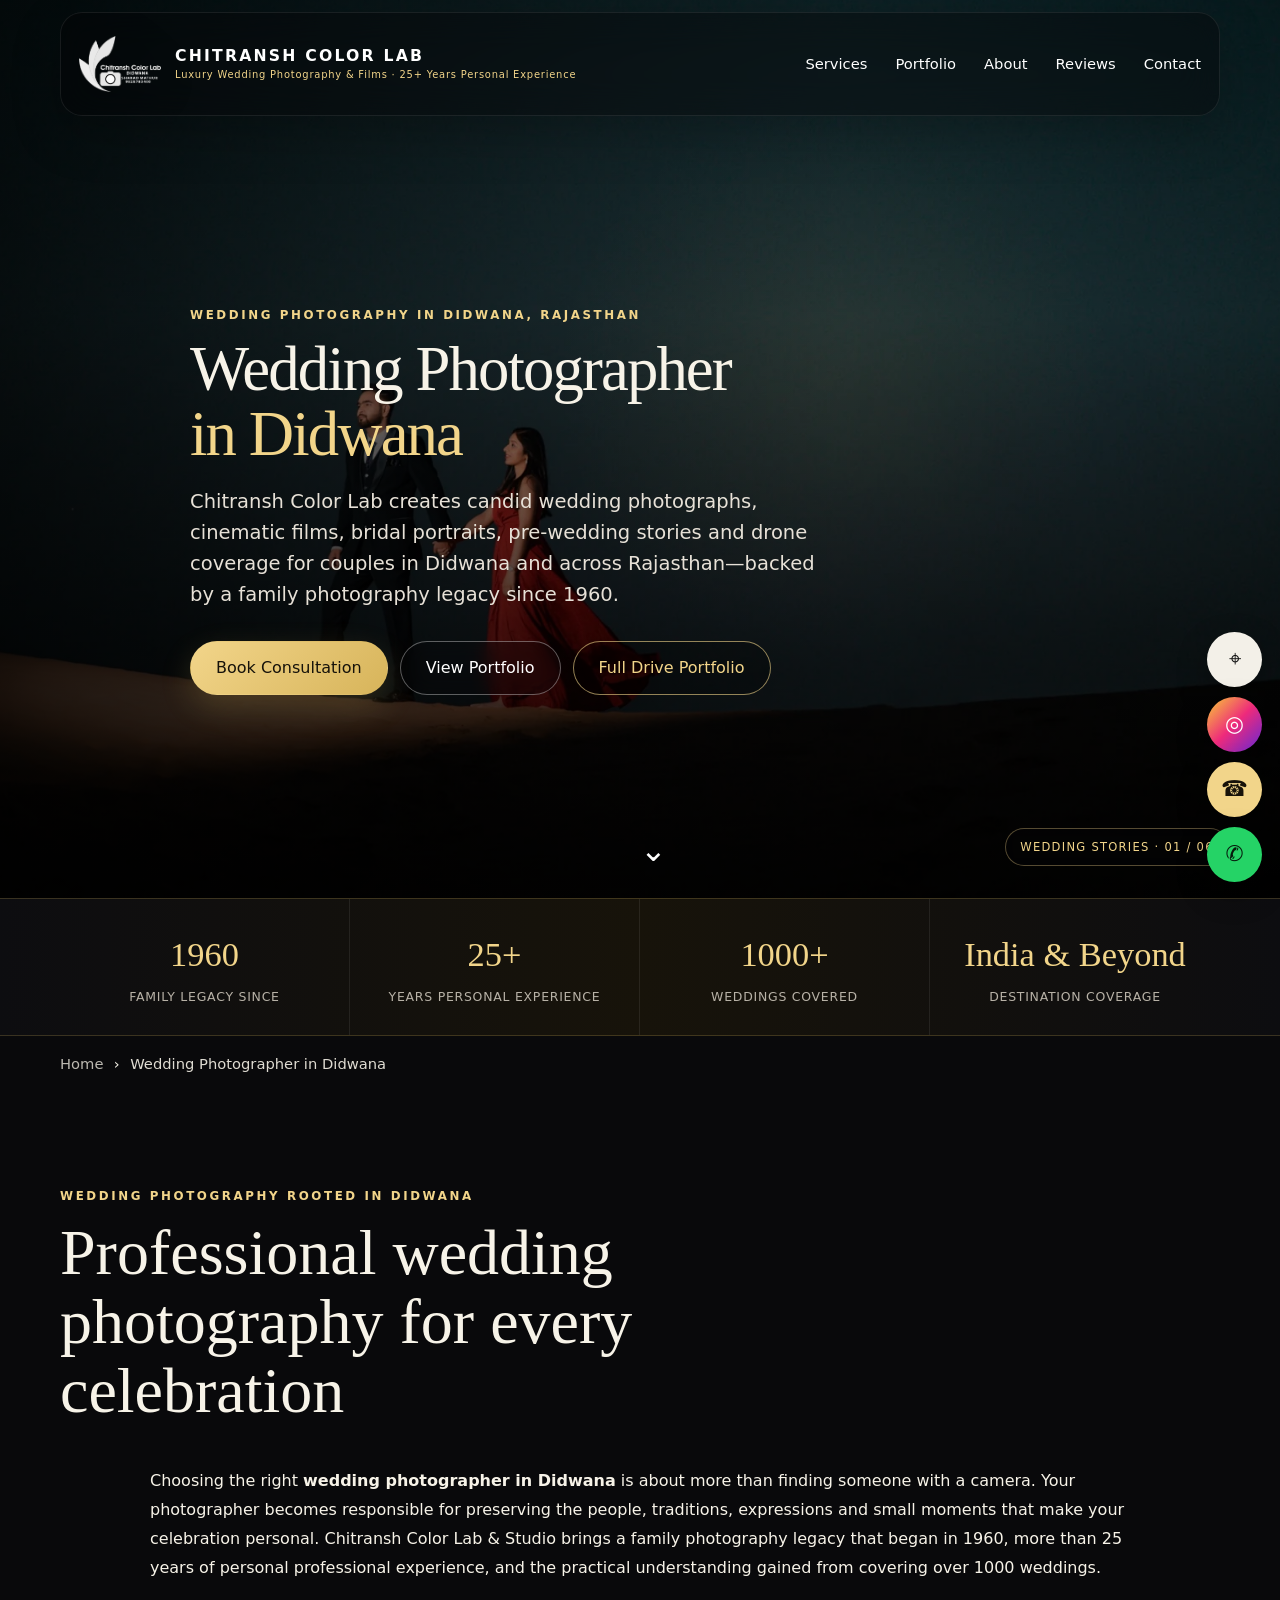
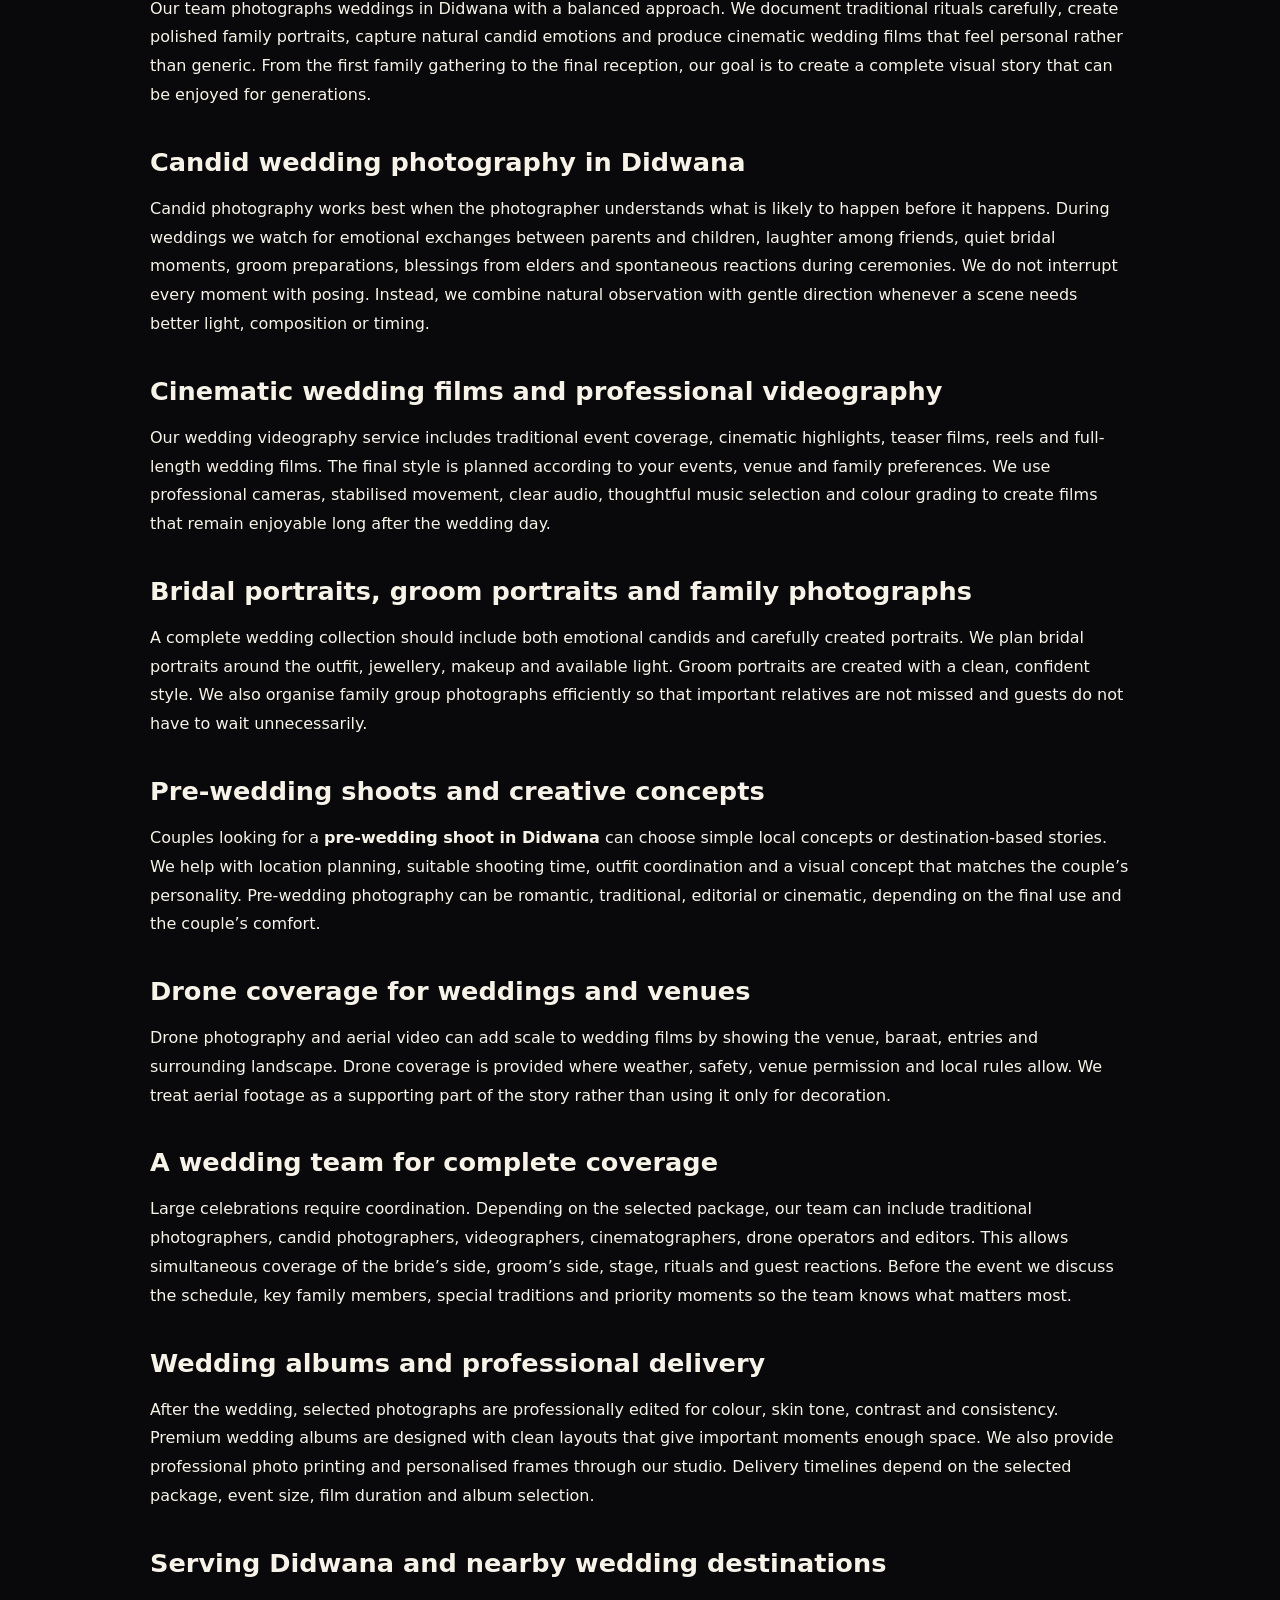
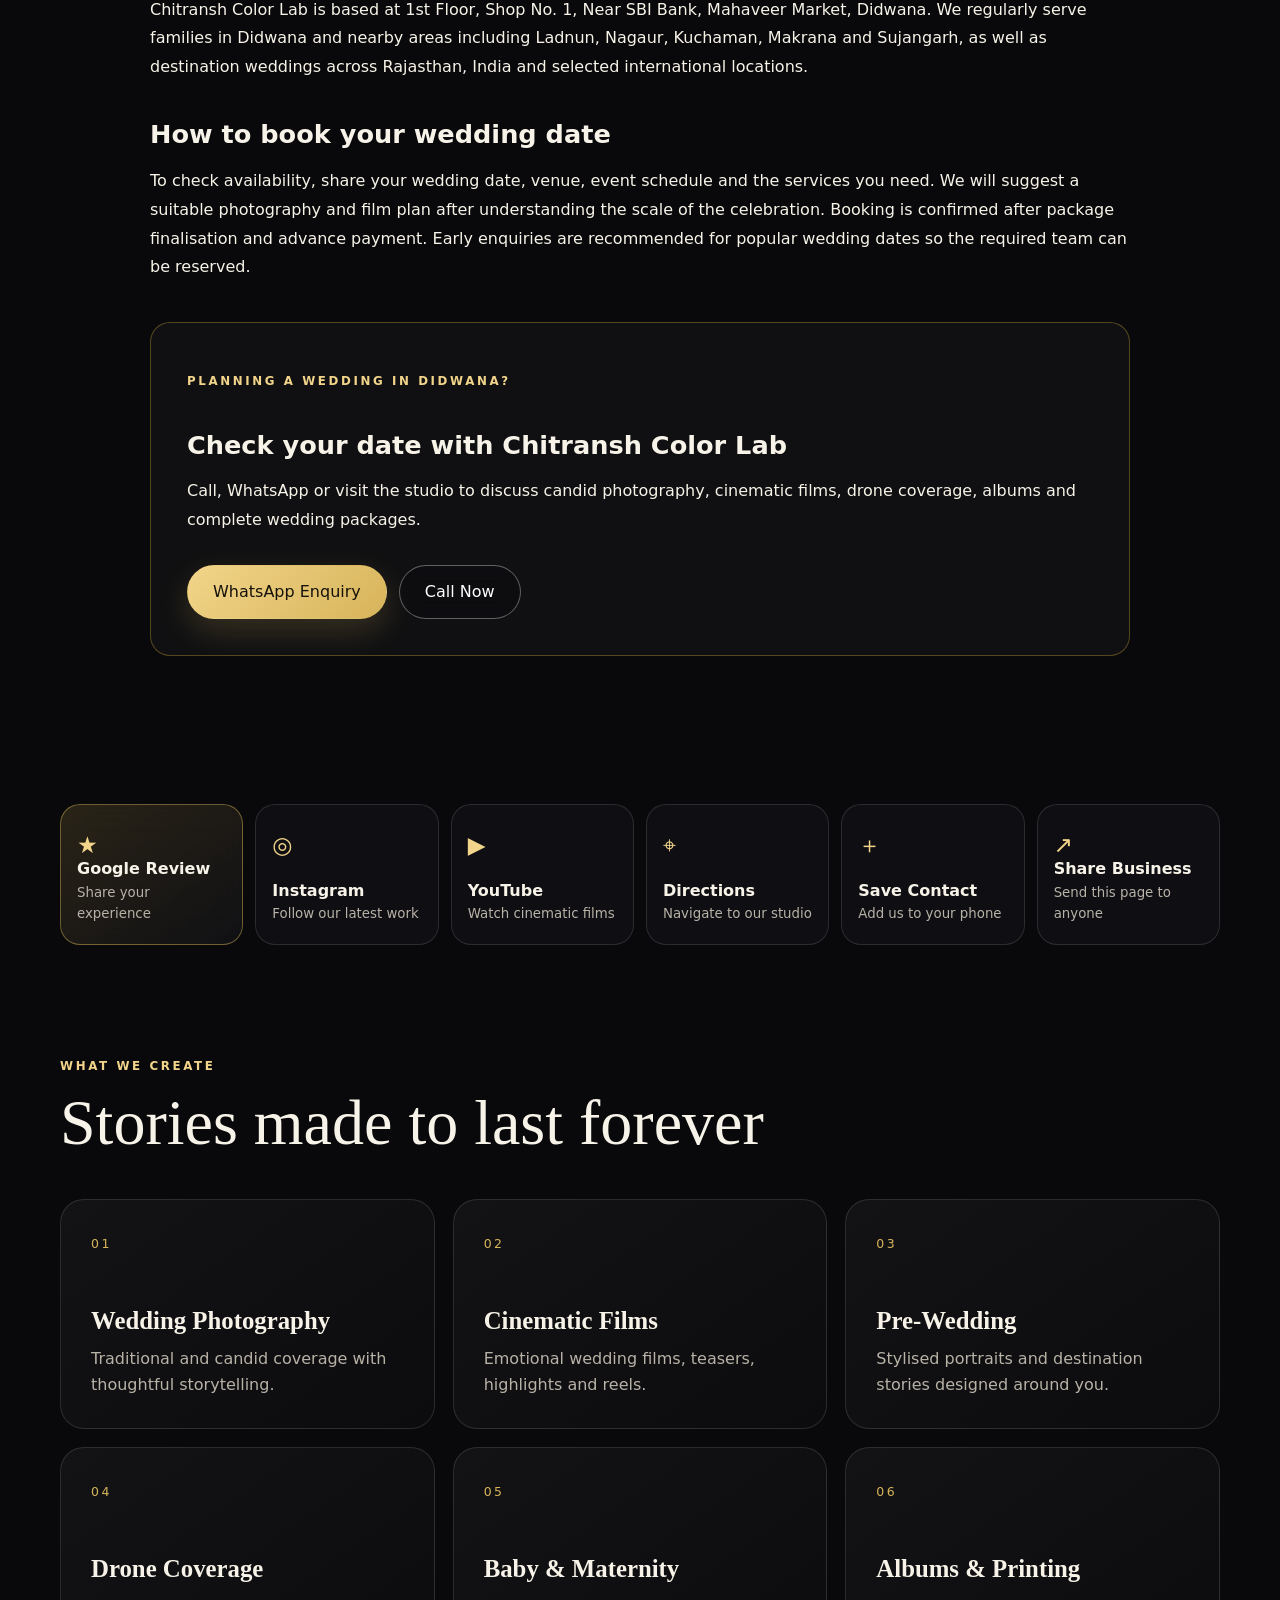
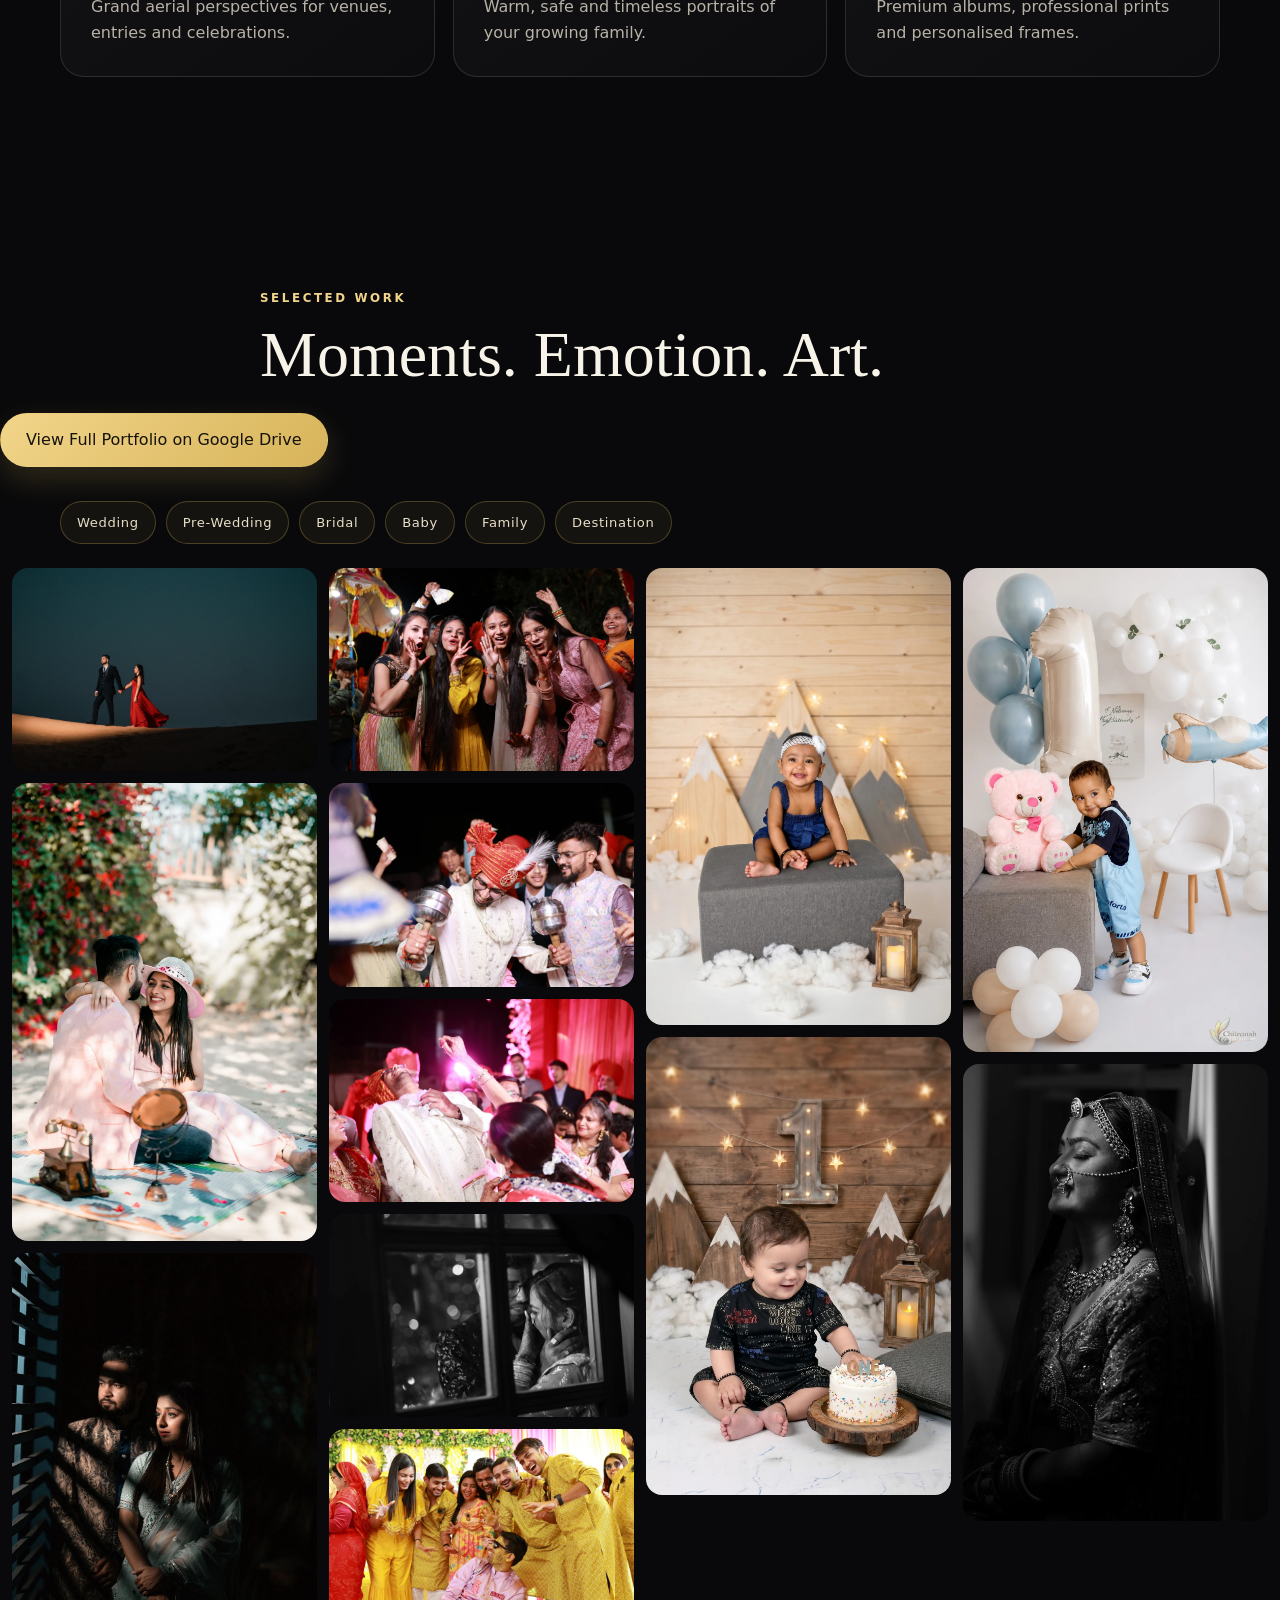
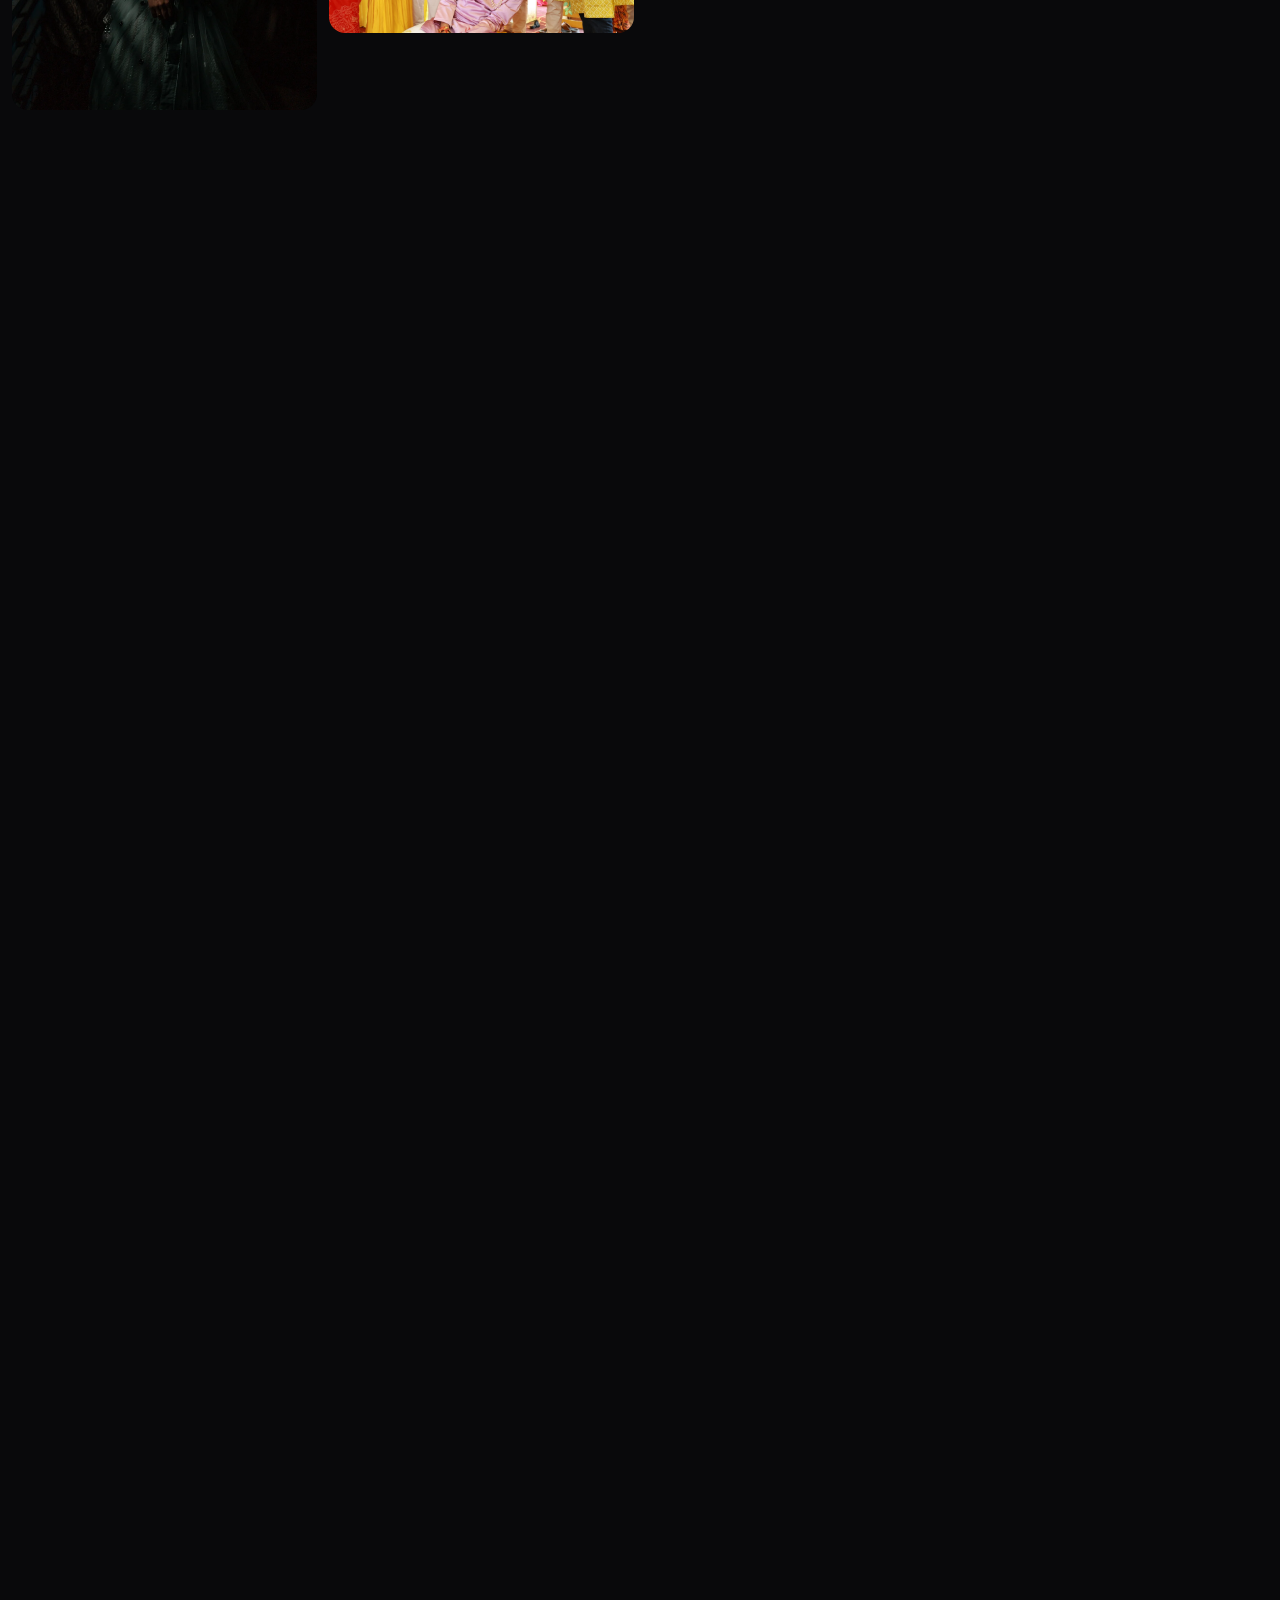
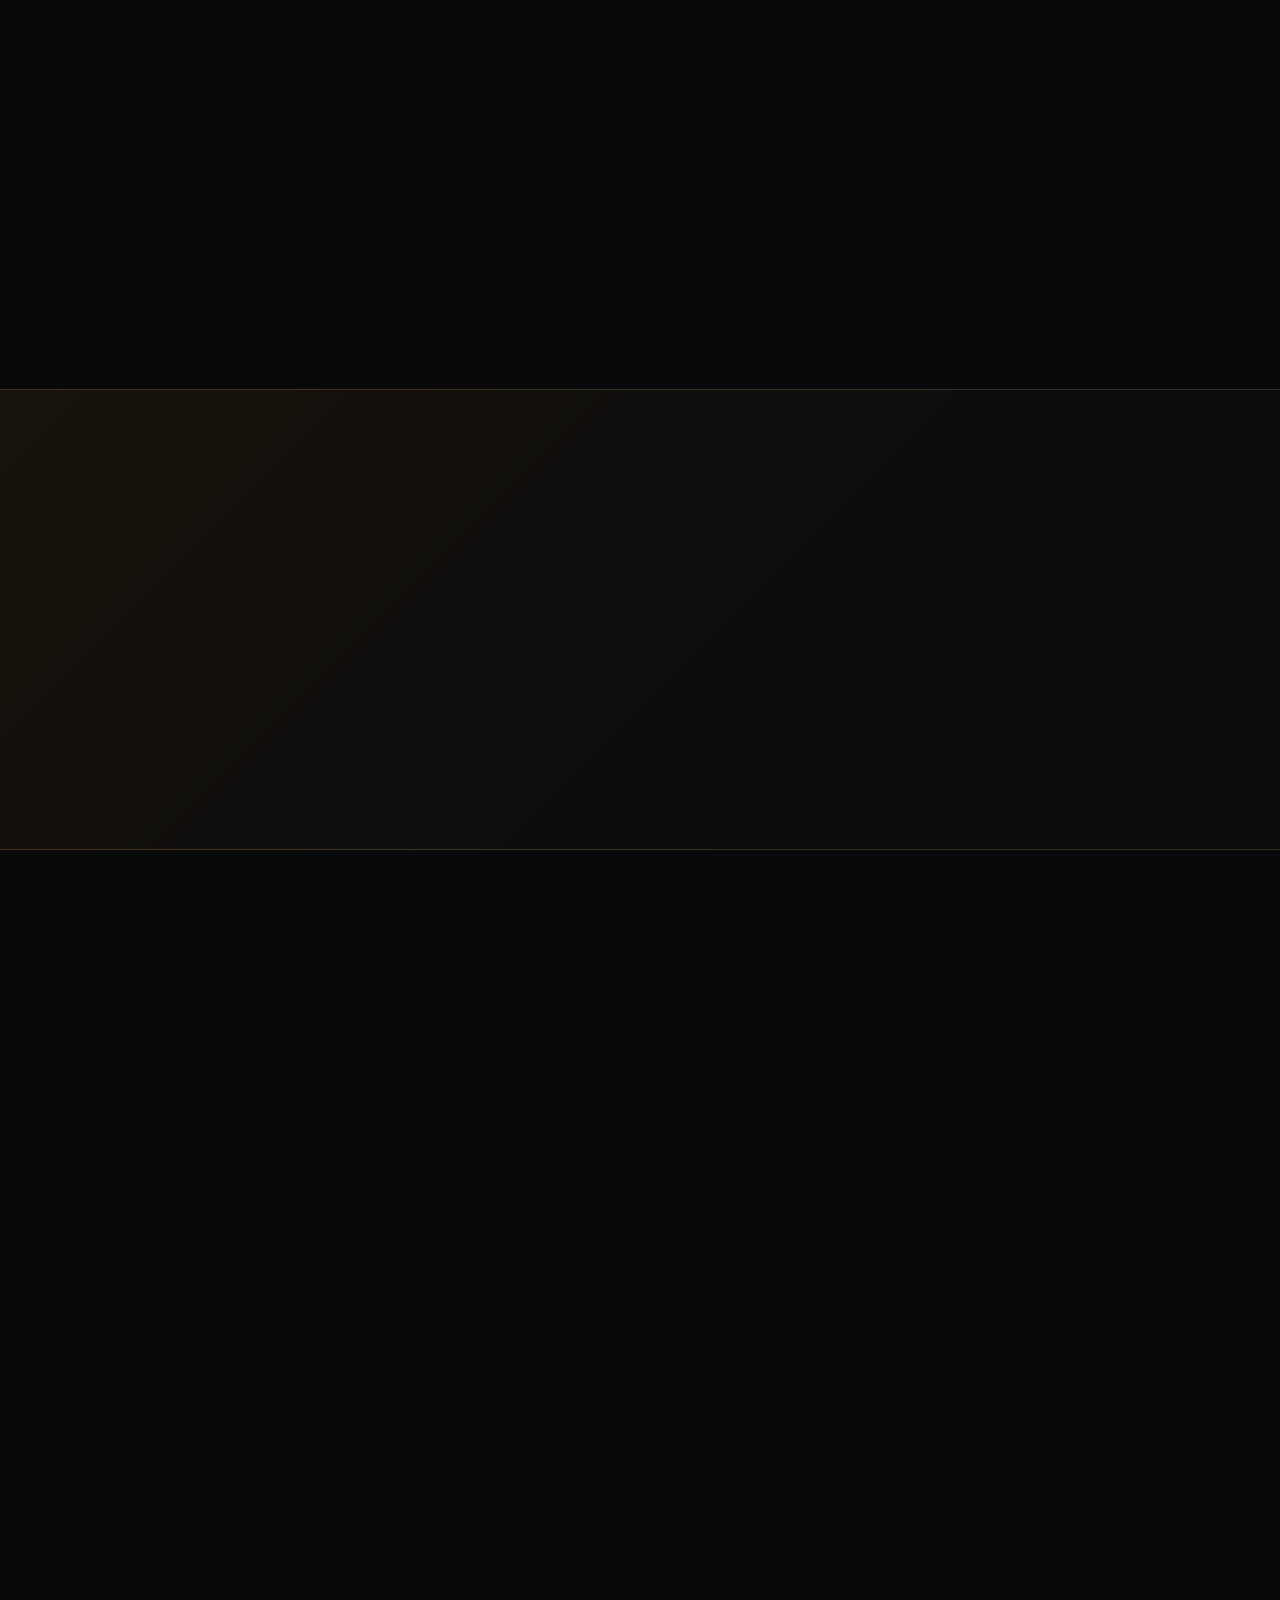
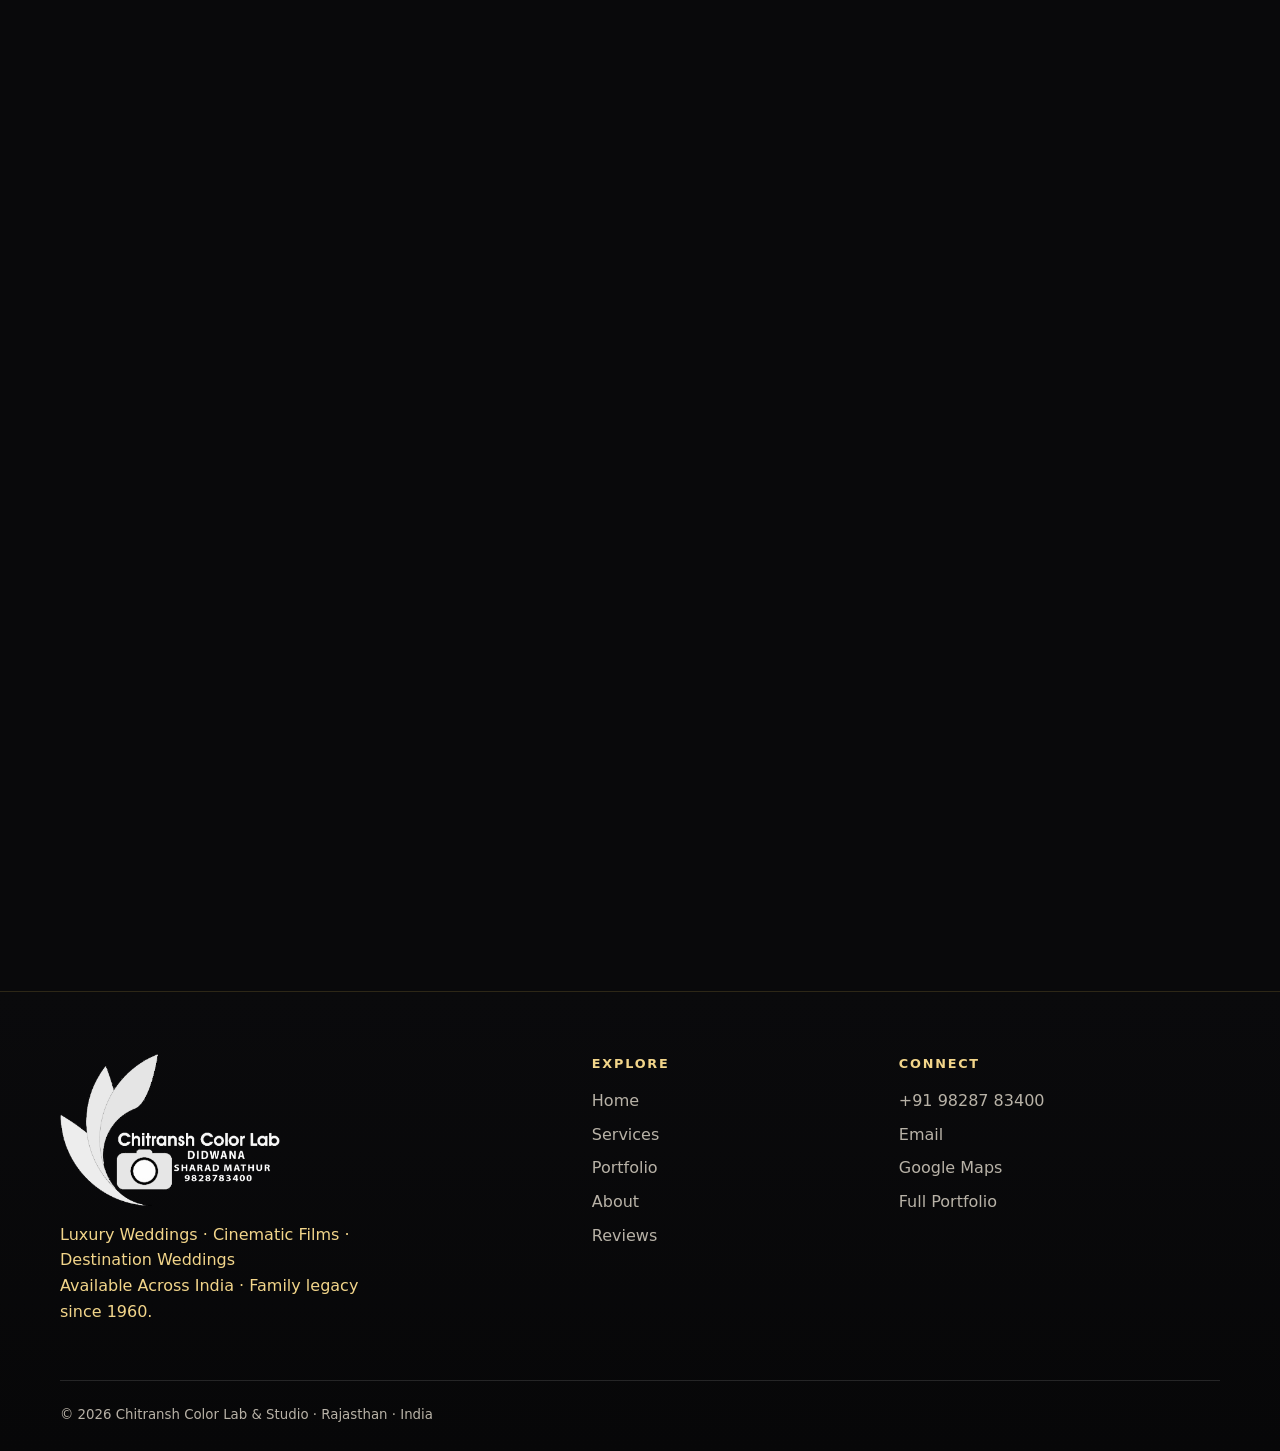
==== commit 511ff371: "Update didwana-wedding-photographer.html" ====
--- a/didwana-wedding-photographer.html
+++ b/didwana-wedding-photographer.html
@@ -2,158 +2,51 @@
 <html lang="en-IN">
 <head>
   <meta charset="utf-8">
-
-  <!-- Google Analytics -->
-  <script async src="https://www.googletagmanager.com/gtag/js?id=G-251PNEQGBX"></script>
-  <script>
-    window.dataLayer = window.dataLayer || [];
-
-    function gtag() {
-      dataLayer.push(arguments);
-    }
-
-    gtag('js', new Date());
-    gtag('config', 'G-251PNEQGBX');
-  </script>
-
-  <link rel="canonical" href="https://chitranshcolorlab.com/">
-<!-- Open Graph / WhatsApp Preview -->
-<meta property="og:type" content="website">
-<meta property="og:site_name" content="Chitransh Color Lab">
-<meta property="og:title" content="Chitransh Color Lab | Wedding Photographer in Didwana">
-<meta property="og:description" content="Professional wedding photography, candid photography, cinematic wedding films, pre-wedding shoots and drone coverage in Didwana, Rajasthan.">
-<meta property="og:url" content="https://chitranshcolorlab.com/">
-<meta property="og:image" content="https://chitranshcolorlab.com/assets/images/branding/hero.webp">
-<meta property="og:image:secure_url" content="https://chitranshcolorlab.com/assets/images/branding/hero.webp">
-<meta property="og:image:type" content="image/webp">
-<meta property="og:image:alt" content="Chitransh Color Lab Wedding Photography in Didwana">
-<meta property="og:locale" content="en_IN">
-
-<!-- Twitter / Social Preview -->
-<meta name="twitter:card" content="summary_large_image">
-<meta name="twitter:title" content="Chitransh Color Lab | Wedding Photographer in Didwana">
-<meta name="twitter:description" content="Professional wedding photography, candid photography, cinematic wedding films, pre-wedding shoots and drone coverage in Didwana, Rajasthan.">
-<meta name="twitter:image" content="https://chitranshcolorlab.com/assets/images/branding/hero.webp">
-  <!-- Meta Pixel Code -->
-<script>
-!function(f,b,e,v,n,t,s)
-{if(f.fbq)return;n=f.fbq=function(){n.callMethod?
-n.callMethod.apply(n,arguments):n.queue.push(arguments)};
-if(!f._fbq)f._fbq=n;n.push=n;n.loaded=!0;n.version='2.0';
-n.queue=[];t=b.createElement(e);t.async=!0;
-t.src=v;s=b.getElementsByTagName(e)[0];
-s.parentNode.insertBefore(t,s)}(window, document,'script',
-'https://connect.facebook.net/en_US/fbevents.js');
-fbq('init', '1079691817955157');
-fbq('track', 'PageView');
-</script>
-<noscript><img height="1" width="1" style="display:none"
-src="https://www.facebook.com/tr?id=1079691817955157&ev=PageView&noscript=1"
-/></noscript>
-<!-- End Meta Pixel Code -->
-
   <meta name="viewport" content="width=device-width, initial-scale=1, viewport-fit=cover">
   <meta name="theme-color" content="#0b0b0d">
   <meta name="color-scheme" content="dark">
-
-  <title>Luxury Wedding Photographer in Rajasthan | Chitransh Color Lab</title>
-  <meta name="description" content="Chitransh Color Lab & Studio is a luxury wedding photography and cinematography brand based in Rajasthan, serving weddings across India with candid photography, cinematic films, pre-wedding, bridal, drone and destination wedding coverage.">
+  <title>Wedding Photographer in Didwana | Chitransh Color Lab</title>
+  <meta name="description" content="Wedding photographer in Didwana for candid photography, cinematic wedding films, bridal portraits, pre-wedding shoots, drone coverage and premium albums.">
   <meta name="robots" content="index, follow, max-image-preview:large, max-snippet:-1, max-video-preview:-1">
   <meta name="author" content="Chitransh Color Lab">
-  <link rel="canonical" href="https://chitranshcolorlab.com/">
-
+  <link rel="canonical" href="https://chitranshcolorlab.com/didwana-wedding-photographer.html">
   <meta property="og:locale" content="en_IN">
   <meta property="og:type" content="website">
   <meta property="og:site_name" content="Chitransh Color Lab">
-  <meta property="og:title" content="Luxury Wedding Photographer in Rajasthan | Chitransh Color Lab">
-  <meta property="og:description" content="Luxury wedding photography, candid moments, cinematic films, bridal, pre-wedding, drone and destination wedding coverage across India.">
-  <meta property="og:url" content="https://chitranshcolorlab.com/">
+  <meta property="og:title" content="Wedding Photographer in Didwana | Chitransh Color Lab">
+  <meta property="og:description" content="Candid wedding photography, cinematic films, bridal portraits, pre-wedding shoots and drone coverage in Didwana, Rajasthan.">
+  <meta property="og:url" content="https://chitranshcolorlab.com/didwana-wedding-photographer.html">
   <meta property="og:image" content="https://chitranshcolorlab.com/assets/images/branding/hero.webp">
-  <meta property="og:image:alt" content="Luxury wedding photography by Chitransh Color Lab & Studio, Rajasthan">
-
+  <meta property="og:image:secure_url" content="https://chitranshcolorlab.com/assets/images/branding/hero.webp">
+  <meta property="og:image:type" content="image/webp">
+  <meta property="og:image:alt" content="Wedding photography in Didwana by Chitransh Color Lab">
   <meta name="twitter:card" content="summary_large_image">
-  <meta name="twitter:title" content="Luxury Wedding Photographer in Rajasthan | Chitransh Color Lab">
-  <meta name="twitter:description" content="Luxury candid wedding photography, cinematic films, bridal, pre-wedding, drone and destination wedding coverage across India.">
+  <meta name="twitter:title" content="Wedding Photographer in Didwana | Chitransh Color Lab">
+  <meta name="twitter:description" content="Candid photography, cinematic wedding films, bridal portraits, pre-wedding shoots and drone coverage in Didwana.">
   <meta name="twitter:image" content="https://chitranshcolorlab.com/assets/images/branding/hero.webp">
-  <meta name="twitter:image:alt" content="Luxury wedding photography by Chitransh Color Lab & Studio, Rajasthan">
-
+  <meta name="twitter:image:alt" content="Wedding photography in Didwana by Chitransh Color Lab">
   <link rel="manifest" href="manifest.json">
   <link rel="icon" href="assets/icons/icon-192.png" sizes="192x192" type="image/png">
   <link rel="apple-touch-icon" href="assets/icons/icon-192.png">
   <link rel="preload" href="assets/images/branding/hero.webp" as="image" fetchpriority="high">
   <link rel="stylesheet" href="assets/css/style.css?v=20260730-premium-final">
-
-  <script type="application/ld+json">
-  {
-    "@context": "https://schema.org",
-    "@graph": [
-      {
-        "@type": "LocalBusiness",
-        "@id": "https://chitranshcolorlab.com/#business",
-        "name": "Chitransh Color Lab & Studio",
-        "url": "https://chitranshcolorlab.com/",
-        "logo": "https://chitranshcolorlab.com/assets/images/branding/logo.png",
-        "image": "https://chitranshcolorlab.com/assets/images/branding/hero.webp",
-        "description": "Luxury wedding photography and cinematography brand based in Rajasthan and serving across India, with a studio in Didwana offering candid photography, cinematic films, bridal, pre-wedding, drone, maternity, baby and destination wedding coverage.",
-        "telephone": "+91-98287-83400","priceRange": "₹₹",
-        "email": "sharadmn29@gmail.com",
-        "founder": {
-          "@type": "Person",
-          "name": "Sharad Mathur"
-        },
-        "address": {
-          "@type": "PostalAddress",
-          "streetAddress": "1st Floor Shop Number 1, Near SBI Bank, Mahaveer Market",
-          "addressLocality": "Didwana",
-          "addressRegion": "Rajasthan",
-          "postalCode": "341303",
-          "addressCountry": "IN"
-        },
-        "areaServed": [
-          {"@type": "City", "name": "Didwana"},
-          {"@type": "State", "name": "Rajasthan"},
-          {"@type": "Country", "name": "India"}
-        ],
-        "sameAs": [
-  "https://www.facebook.com/ccldidwana/",
-  "https://www.instagram.com/chitransh_photography1/",
-  "https://share.google/x112BPSp4A7NCsDZa"
-],
-        "hasOfferCatalog": {
-          "@type": "OfferCatalog",
-          "name": "Photography and Film Services",
-          "itemListElement": [
-            {"@type": "Offer", "itemOffered": {"@type": "Service", "name": "Wedding Photography"}},
-            {"@type": "Offer", "itemOffered": {"@type": "Service", "name": "Cinematic Wedding Films"}},
-            {"@type": "Offer", "itemOffered": {"@type": "Service", "name": "Pre-Wedding Photography"}},
-            {"@type": "Offer", "itemOffered": {"@type": "Service", "name": "Bridal Photography"}},
-            {"@type": "Offer", "itemOffered": {"@type": "Service", "name": "Drone Coverage"}},
-            {"@type": "Offer", "itemOffered": {"@type": "Service", "name": "Baby and Maternity Photography"}},
-            {"@type": "Offer", "itemOffered": {"@type": "Service", "name": "Albums and Professional Printing"}}
-          ]
-        }
-      },
-      {
-        "@type": "WebSite",
-        "@id": "https://chitranshcolorlab.com/#website",
-        "url": "https://chitranshcolorlab.com/",
-        "name": "Chitransh Color Lab & Studio",
-        "inLanguage": "en-IN",
-        "publisher": {"@id": "https://chitranshcolorlab.com/#business"}
-      },
-      {
-        "@type": "WebPage",
-        "@id": "https://chitranshcolorlab.com/#webpage",
-        "url": "https://chitranshcolorlab.com/",
-        "name": "Luxury Wedding Photographer in Rajasthan | Chitransh Color Lab",
-        "description": "Luxury wedding photography, cinematic films and destination wedding coverage from Rajasthan across India.",
-        "isPartOf": {"@id": "https://chitranshcolorlab.com/#website"},
-        "about": {"@id": "https://chitranshcolorlab.com/#business"},
-        "inLanguage": "en-IN"
-      }
+  <style>
+    .local-breadcrumb{display:flex;gap:.65rem;align-items:center;padding-top:1rem;padding-bottom:0;font-size:.92rem}.local-breadcrumb a{color:inherit;text-decoration:none;opacity:.75}.local-breadcrumb span:last-child{opacity:.9}.local-copy{max-width:980px;margin:0 auto}.local-copy h3{margin-top:2rem;margin-bottom:.65rem;font-size:clamp(1.25rem,2vw,1.7rem)}.local-copy p{line-height:1.8;margin:.75rem 0}.local-cta{margin-top:2.5rem;padding:clamp(1.25rem,3vw,2.25rem);border:1px solid rgba(212,175,55,.35);border-radius:20px;background:rgba(255,255,255,.03)}.faq-list{max-width:980px;margin:0 auto;display:grid;gap:.8rem}.faq-list details{border:1px solid rgba(255,255,255,.12);border-radius:14px;padding:1rem 1.1rem;background:rgba(255,255,255,.025)}.faq-list summary{cursor:pointer;font-weight:700}.faq-list p{margin:.85rem 0 0;line-height:1.7}
+  </style>
+  <script async src="https://www.googletagmanager.com/gtag/js?id=G-251PNEQGBX"></script>
+  <script>window.dataLayer=window.dataLayer||[];function gtag(){dataLayer.push(arguments);}gtag('js',new Date());gtag('config','G-251PNEQGBX');</script>
+  <script>!function(f,b,e,v,n,t,s){if(f.fbq)return;n=f.fbq=function(){n.callMethod?n.callMethod.apply(n,arguments):n.queue.push(arguments)};if(!f._fbq)f._fbq=n;n.push=n;n.loaded=!0;n.version='2.0';n.queue=[];t=b.createElement(e);t.async=!0;t.src=v;s=b.getElementsByTagName(e)[0];s.parentNode.insertBefore(t,s)}(window,document,'script','https://connect.facebook.net/en_US/fbevents.js');fbq('init','1079691817955157');fbq('track','PageView');</script>
+  <noscript><img height="1" width="1" style="display:none" src="https://www.facebook.com/tr?id=1079691817955157&ev=PageView&noscript=1" alt=""></noscript>
+  <script type="application/ld+json">{
+    "@context":"https://schema.org",
+    "@graph":[
+      {"@type":["LocalBusiness","ProfessionalService"],"@id":"https://chitranshcolorlab.com/#business","name":"Chitransh Color Lab & Studio","url":"https://chitranshcolorlab.com/","logo":"https://chitranshcolorlab.com/assets/images/branding/logo.png","image":"https://chitranshcolorlab.com/assets/images/branding/hero.webp","description":"Wedding photography and cinematography studio in Didwana, Rajasthan, offering candid photography, cinematic films, pre-wedding shoots, bridal portraits, drone coverage, albums and professional printing.","telephone":"+91-98287-83400","email":"sharadmn29@gmail.com","priceRange":"₹₹","founder":{"@type":"Person","name":"Sharad Mathur"},"address":{"@type":"PostalAddress","streetAddress":"1st Floor, Shop No. 1, Near SBI Bank, Mahaveer Market","addressLocality":"Didwana","addressRegion":"Rajasthan","postalCode":"341303","addressCountry":"IN"},"areaServed":[{"@type":"City","name":"Didwana"},{"@type":"AdministrativeArea","name":"Rajasthan"},{"@type":"Country","name":"India"}],"sameAs":["https://www.facebook.com/ccldidwana/","https://www.instagram.com/chitransh_photography1/","https://share.google/x112BPSp4A7NCsDZa"],"hasOfferCatalog":{"@type":"OfferCatalog","name":"Wedding Photography Services in Didwana","itemListElement":[{"@type":"Offer","itemOffered":{"@type":"Service","name":"Wedding Photography in Didwana"}},{"@type":"Offer","itemOffered":{"@type":"Service","name":"Candid Wedding Photography"}},{"@type":"Offer","itemOffered":{"@type":"Service","name":"Wedding Videography"}},{"@type":"Offer","itemOffered":{"@type":"Service","name":"Cinematic Wedding Films"}},{"@type":"Offer","itemOffered":{"@type":"Service","name":"Pre-Wedding Photography"}},{"@type":"Offer","itemOffered":{"@type":"Service","name":"Bridal Photography"}},{"@type":"Offer","itemOffered":{"@type":"Service","name":"Drone Coverage"}},{"@type":"Offer","itemOffered":{"@type":"Service","name":"Wedding Albums and Professional Printing"}}]}},
+      {"@type":"WebSite","@id":"https://chitranshcolorlab.com/#website","url":"https://chitranshcolorlab.com/","name":"Chitransh Color Lab & Studio","inLanguage":"en-IN","publisher":{"@id":"https://chitranshcolorlab.com/#business"}},
+      {"@type":"BreadcrumbList","@id":"https://chitranshcolorlab.com/didwana-wedding-photographer.html#breadcrumb","itemListElement":[{"@type":"ListItem","position":1,"name":"Home","item":"https://chitranshcolorlab.com/"},{"@type":"ListItem","position":2,"name":"Wedding Photographer in Didwana","item":"https://chitranshcolorlab.com/didwana-wedding-photographer.html"}]},
+      {"@type":"WebPage","@id":"https://chitranshcolorlab.com/didwana-wedding-photographer.html#webpage","url":"https://chitranshcolorlab.com/didwana-wedding-photographer.html","name":"Wedding Photographer in Didwana | Chitransh Color Lab","description":"Wedding photography in Didwana including candid photography, cinematic films, bridal portraits, pre-wedding shoots, drone coverage and premium albums.","isPartOf":{"@id":"https://chitranshcolorlab.com/#website"},"about":{"@id":"https://chitranshcolorlab.com/#business"},"breadcrumb":{"@id":"https://chitranshcolorlab.com/didwana-wedding-photographer.html#breadcrumb"},"inLanguage":"en-IN"},
+      {"@type":"FAQPage","@id":"https://chitranshcolorlab.com/didwana-wedding-photographer.html#faq","mainEntity":[{"@type":"Question","name":"Where is Chitransh Color Lab located?","acceptedAnswer":{"@type":"Answer","text":"The studio is at 1st Floor, Shop No. 1, Near SBI Bank, Mahaveer Market, Didwana, Rajasthan 341303."}},{"@type":"Question","name":"Which wedding photography services are available?","acceptedAnswer":{"@type":"Answer","text":"Services include traditional wedding photography, candid photography, wedding videography, cinematic films, drone coverage, bridal portraits, pre-wedding shoots, reels and premium wedding albums."}},{"@type":"Question","name":"Do you provide candid photography and cinematic wedding films?","acceptedAnswer":{"@type":"Answer","text":"Yes. Chitransh Color Lab provides natural candid photography and professionally edited cinematic wedding films."}},{"@type":"Question","name":"Is drone photography available for weddings in Didwana?","acceptedAnswer":{"@type":"Answer","text":"Yes, subject to suitable weather, venue permission, safety conditions and applicable local rules."}},{"@type":"Question","name":"Do you provide pre-wedding photography?","acceptedAnswer":{"@type":"Answer","text":"Yes. Local and destination pre-wedding shoots are available with concept planning, location guidance and cinematic filming."}},{"@type":"Question","name":"Do you cover destination weddings?","acceptedAnswer":{"@type":"Answer","text":"Yes. Chitransh Color Lab covers destination weddings across Rajasthan, India and selected international locations."}},{"@type":"Question","name":"How can I book Chitransh Color Lab?","acceptedAnswer":{"@type":"Answer","text":"Call or WhatsApp +91 98287 83400 with your date, venue and required services. Booking is confirmed after package finalisation and advance payment."}},{"@type":"Question","name":"Do you also provide baby and maternity photography?","acceptedAnswer":{"@type":"Answer","text":"Yes. Baby, maternity, family and birthday photography services are also available."}}]}
     ]
-  }
-  </script>
+  }</script>
 </head>
 <body>
   <div class="loader" id="loader" aria-hidden="true">
@@ -168,7 +61,7 @@
     <div class="hero-reel-label" id="heroReelLabel">Wedding Stories · 01 / 06</div>
     <div class="hero-overlay"></div>
     <nav class="nav shell">
-      <a class="brand" href="#home" aria-label="Chitransh Color Lab home">
+      <a class="brand" href="/" aria-label="Chitransh Color Lab home page">
         <img src="assets/images/branding/logo.png" alt="Chitransh Color Lab logo">
         <span class="brand-copy">
           <strong>CHITRANSH COLOR LAB</strong>
@@ -186,9 +79,9 @@
     </nav>
 
     <div class="hero-content shell">
-      <p class="eyebrow">Luxury Wedding Photography & Films</p>
-      <h1>Every Love Story<br><span>Deserves a Masterpiece.</span></h1>
-      <p class="hero-copy">Cinematic wedding films, candid photography and timeless portraits—backed by a family photography legacy since 1960 and 25+ years of personal experience.</p>
+      <p class="eyebrow">Wedding Photography in Didwana, Rajasthan</p>
+      <h1>Wedding Photographer<br><span>in Didwana</span></h1>
+      <p class="hero-copy">Chitransh Color Lab creates candid wedding photographs, cinematic films, bridal portraits, pre-wedding stories and drone coverage for couples in Didwana and across Rajasthan—backed by a family photography legacy since 1960.</p>
       <div class="hero-actions">
         <button class="btn btn-gold" type="button" data-enquiry-open>Book Consultation</button>
         <a class="btn btn-ghost" href="#portfolio">View Portfolio</a>
@@ -207,7 +100,52 @@
     </div>
   </section>
 
+  <nav class="local-breadcrumb shell" aria-label="Breadcrumb">
+    <a href="/">Home</a>
+    <span aria-hidden="true">›</span>
+    <span>Wedding Photographer in Didwana</span>
+  </nav>
+
   <main>
+    <section class="section shell local-intro" id="didwana-wedding-photographer">
+      <div class="section-head reveal">
+        <p class="eyebrow">Wedding photography rooted in Didwana</p>
+        <h2>Professional wedding photography for every celebration</h2>
+      </div>
+      <div class="local-copy reveal">
+        <p>Choosing the right <strong>wedding photographer in Didwana</strong> is about more than finding someone with a camera. Your photographer becomes responsible for preserving the people, traditions, expressions and small moments that make your celebration personal. Chitransh Color Lab &amp; Studio brings a family photography legacy that began in 1960, more than 25 years of personal professional experience, and the practical understanding gained from covering over 1000 weddings.</p>
+        <p>Our team photographs weddings in Didwana with a balanced approach. We document traditional rituals carefully, create polished family portraits, capture natural candid emotions and produce cinematic wedding films that feel personal rather than generic. From the first family gathering to the final reception, our goal is to create a complete visual story that can be enjoyed for generations.</p>
+        <h3>Candid wedding photography in Didwana</h3>
+        <p>Candid photography works best when the photographer understands what is likely to happen before it happens. During weddings we watch for emotional exchanges between parents and children, laughter among friends, quiet bridal moments, groom preparations, blessings from elders and spontaneous reactions during ceremonies. We do not interrupt every moment with posing. Instead, we combine natural observation with gentle direction whenever a scene needs better light, composition or timing.</p>
+        <h3>Cinematic wedding films and professional videography</h3>
+        <p>Our wedding videography service includes traditional event coverage, cinematic highlights, teaser films, reels and full-length wedding films. The final style is planned according to your events, venue and family preferences. We use professional cameras, stabilised movement, clear audio, thoughtful music selection and colour grading to create films that remain enjoyable long after the wedding day.</p>
+        <h3>Bridal portraits, groom portraits and family photographs</h3>
+        <p>A complete wedding collection should include both emotional candids and carefully created portraits. We plan bridal portraits around the outfit, jewellery, makeup and available light. Groom portraits are created with a clean, confident style. We also organise family group photographs efficiently so that important relatives are not missed and guests do not have to wait unnecessarily.</p>
+        <h3>Pre-wedding shoots and creative concepts</h3>
+        <p>Couples looking for a <strong>pre-wedding shoot in Didwana</strong> can choose simple local concepts or destination-based stories. We help with location planning, suitable shooting time, outfit coordination and a visual concept that matches the couple’s personality. Pre-wedding photography can be romantic, traditional, editorial or cinematic, depending on the final use and the couple’s comfort.</p>
+        <h3>Drone coverage for weddings and venues</h3>
+        <p>Drone photography and aerial video can add scale to wedding films by showing the venue, baraat, entries and surrounding landscape. Drone coverage is provided where weather, safety, venue permission and local rules allow. We treat aerial footage as a supporting part of the story rather than using it only for decoration.</p>
+        <h3>A wedding team for complete coverage</h3>
+        <p>Large celebrations require coordination. Depending on the selected package, our team can include traditional photographers, candid photographers, videographers, cinematographers, drone operators and editors. This allows simultaneous coverage of the bride’s side, groom’s side, stage, rituals and guest reactions. Before the event we discuss the schedule, key family members, special traditions and priority moments so the team knows what matters most.</p>
+        <h3>Wedding albums and professional delivery</h3>
+        <p>After the wedding, selected photographs are professionally edited for colour, skin tone, contrast and consistency. Premium wedding albums are designed with clean layouts that give important moments enough space. We also provide professional photo printing and personalised frames through our studio. Delivery timelines depend on the selected package, event size, film duration and album selection.</p>
+        <h3>Serving Didwana and nearby wedding destinations</h3>
+        <p>Chitransh Color Lab is based at 1st Floor, Shop No. 1, Near SBI Bank, Mahaveer Market, Didwana. We regularly serve families in Didwana and nearby areas including Ladnun, Nagaur, Kuchaman, Makrana and Sujangarh, as well as destination weddings across Rajasthan, India and selected international locations.</p>
+        <h3>How to book your wedding date</h3>
+        <p>To check availability, share your wedding date, venue, event schedule and the services you need. We will suggest a suitable photography and film plan after understanding the scale of the celebration. Booking is confirmed after package finalisation and advance payment. Early enquiries are recommended for popular wedding dates so the required team can be reserved.</p>
+        <div class="local-cta">
+          <div>
+            <p class="eyebrow">Planning a wedding in Didwana?</p>
+            <h3>Check your date with Chitransh Color Lab</h3>
+            <p>Call, WhatsApp or visit the studio to discuss candid photography, cinematic films, drone coverage, albums and complete wedding packages.</p>
+          </div>
+          <div class="hero-actions">
+            <a class="btn btn-gold" href="https://wa.me/919828783400?text=Hello%20Chitransh%20Color%20Lab%2C%20I%20want%20to%20check%20availability%20for%20my%20wedding%20in%20Didwana." target="_blank" rel="noopener">WhatsApp Enquiry</a>
+            <a class="btn btn-ghost" href="tel:+919828783400">Call Now</a>
+          </div>
+        </div>
+      </div>
+    </section>
     <section class="quick shell" id="quick" aria-label="Quick actions">
       <a class="quick-card review" href="https://g.page/r/Ce-Os3DmtVU7EBM/review" target="_blank" rel="noopener">
         <span>★</span><strong>Google Review</strong><small>Share your experience</small>
@@ -328,11 +266,30 @@
       </div>
     </section>
 
+
+    <section class="section shell faq-section" id="faq">
+      <div class="section-head reveal">
+        <p class="eyebrow">Frequently asked questions</p>
+        <h2>Wedding photography in Didwana</h2>
+      </div>
+      <div class="faq-list reveal">
+        <details><summary>Where is Chitransh Color Lab located?</summary><p>Our studio is at 1st Floor, Shop No. 1, Near SBI Bank, Mahaveer Market, Didwana, Rajasthan 341303.</p></details>
+        <details><summary>Which wedding photography services are available?</summary><p>We provide traditional wedding photography, candid photography, wedding videography, cinematic films, drone coverage, bridal portraits, pre-wedding shoots, reels and premium wedding albums.</p></details>
+        <details><summary>Do you provide candid photography and cinematic wedding films?</summary><p>Yes. We provide natural candid photography and professionally edited cinematic wedding films for weddings, engagements and related celebrations.</p></details>
+        <details><summary>Is drone photography available for weddings in Didwana?</summary><p>Yes, subject to suitable weather, venue permission, safety conditions and applicable local rules.</p></details>
+        <details><summary>Do you provide pre-wedding photography?</summary><p>Yes. We create local and destination pre-wedding shoots with concept planning, location guidance, outfit coordination and cinematic filming.</p></details>
+        <details><summary>Do you cover destination weddings?</summary><p>Yes. We cover destination weddings across Rajasthan, India and selected international locations.</p></details>
+        <details><summary>How can I book Chitransh Color Lab?</summary><p>Call or WhatsApp +91 98287 83400 with your wedding date, venue and required services. The booking is confirmed after package finalisation and advance payment.</p></details>
+        <details><summary>Do you also provide baby and maternity photography?</summary><p>Yes. Baby, maternity, family and birthday photography services are also available through our studio.</p></details>
+      </div>
+    </section>
+
     <section class="section shell contact" id="contact">
       <div class="contact-card reveal">
         <p class="eyebrow">Let’s create together</p>
         <h2>Book your next story</h2>
-        <p class="premium-location"><strong>Based in Rajasthan</strong> <span>•</span> Available Across India</p>\n        <p class="local-address">Studio: Mahaveer Market, Near SBI Bank, Didwana – 341303, Rajasthan</p>
+        <p class="premium-location"><strong>Based in Didwana, Rajasthan</strong> <span>•</span> Available Across India</p>
+        <p class="local-address">Studio: 1st Floor, Shop No. 1, Near SBI Bank, Mahaveer Market, Didwana – 341303, Rajasthan</p>
         <div class="contact-links">
           <a href="tel:+919828783400">Call: +91 98287 83400</a>
           <a href="https://wa.me/919828783400?text=Hello%20Chitransh%20Color%20Lab%2C%20I%20want%20to%20know%20about%20your%20photography%20packages." target="_blank" rel="noopener">WhatsApp Booking</a>
@@ -353,6 +310,7 @@
       </div>
       <div>
         <h4>Explore</h4>
+        <a href="/">Home</a>
         <a href="#services">Services</a>
         <a href="#portfolio">Portfolio</a>
         <a href="#about">About</a>
@@ -471,80 +429,5 @@
     }
   });
   </script>
-<!-- FAQ Schema -->
-<script type="application/ld+json">
-{
-  "@context": "https://schema.org",
-  "@type": "FAQPage",
-  "@id": "https://chitranshcolorlab.com/#faq",
-  "mainEntity": [
-    {
-      "@type": "Question",
-      "name": "Where is Chitransh Color Lab located?",
-      "acceptedAnswer": {
-        "@type": "Answer",
-        "text": "Chitransh Color Lab is located at 1st Floor, Shop Number 1, Near SBI Bank, Mahaveer Market, Didwana, Rajasthan 341303."
-      }
-    },
-    {
-      "@type": "Question",
-      "name": "Which wedding photography services are available?",
-      "acceptedAnswer": {
-        "@type": "Answer",
-        "text": "Services include traditional wedding photography, candid photography, wedding videography, cinematic wedding films, drone coverage, pre-wedding shoots, bridal photography, reels and wedding albums."
-      }
-    },
-    {
-      "@type": "Question",
-      "name": "Do you provide candid photography and cinematic wedding films?",
-      "acceptedAnswer": {
-        "@type": "Answer",
-        "text": "Yes. Chitransh Color Lab provides candid photography and professional cinematic wedding films for weddings and related events."
-      }
-    },
-    {
-      "@type": "Question",
-      "name": "Do you provide drone photography and videography?",
-      "acceptedAnswer": {
-        "@type": "Answer",
-        "text": "Yes. Drone photography and videography are available, subject to venue permissions, local rules and suitable weather conditions."
-      }
-    },
-    {
-      "@type": "Question",
-      "name": "Do you provide pre-wedding photography?",
-      "acceptedAnswer": {
-        "@type": "Answer",
-        "text": "Yes. Pre-wedding photography and cinematic pre-wedding films are available at selected locations in Rajasthan and other destinations."
-      }
-    },
-    {
-      "@type": "Question",
-      "name": "Do you cover destination weddings?",
-      "acceptedAnswer": {
-        "@type": "Answer",
-        "text": "Yes. Chitransh Color Lab covers destination weddings in Rajasthan, across India and selected international destinations."
-      }
-    },
-    {
-      "@type": "Question",
-      "name": "How can I book Chitransh Color Lab?",
-      "acceptedAnswer": {
-        "@type": "Answer",
-        "text": "You can book by calling or sending a WhatsApp enquiry on +91 98287 83400. The booking is confirmed after package discussion, event-date availability and advance payment."
-      }
-    },
-    {
-      "@type": "Question",
-      "name": "Do you provide baby and maternity photography?",
-      "acceptedAnswer": {
-        "@type": "Answer",
-        "text": "Yes. Baby, maternity and family photography services are also available."
-      }
-    }
-  ]
-}
-</script>
-
 </body>
 </html>
